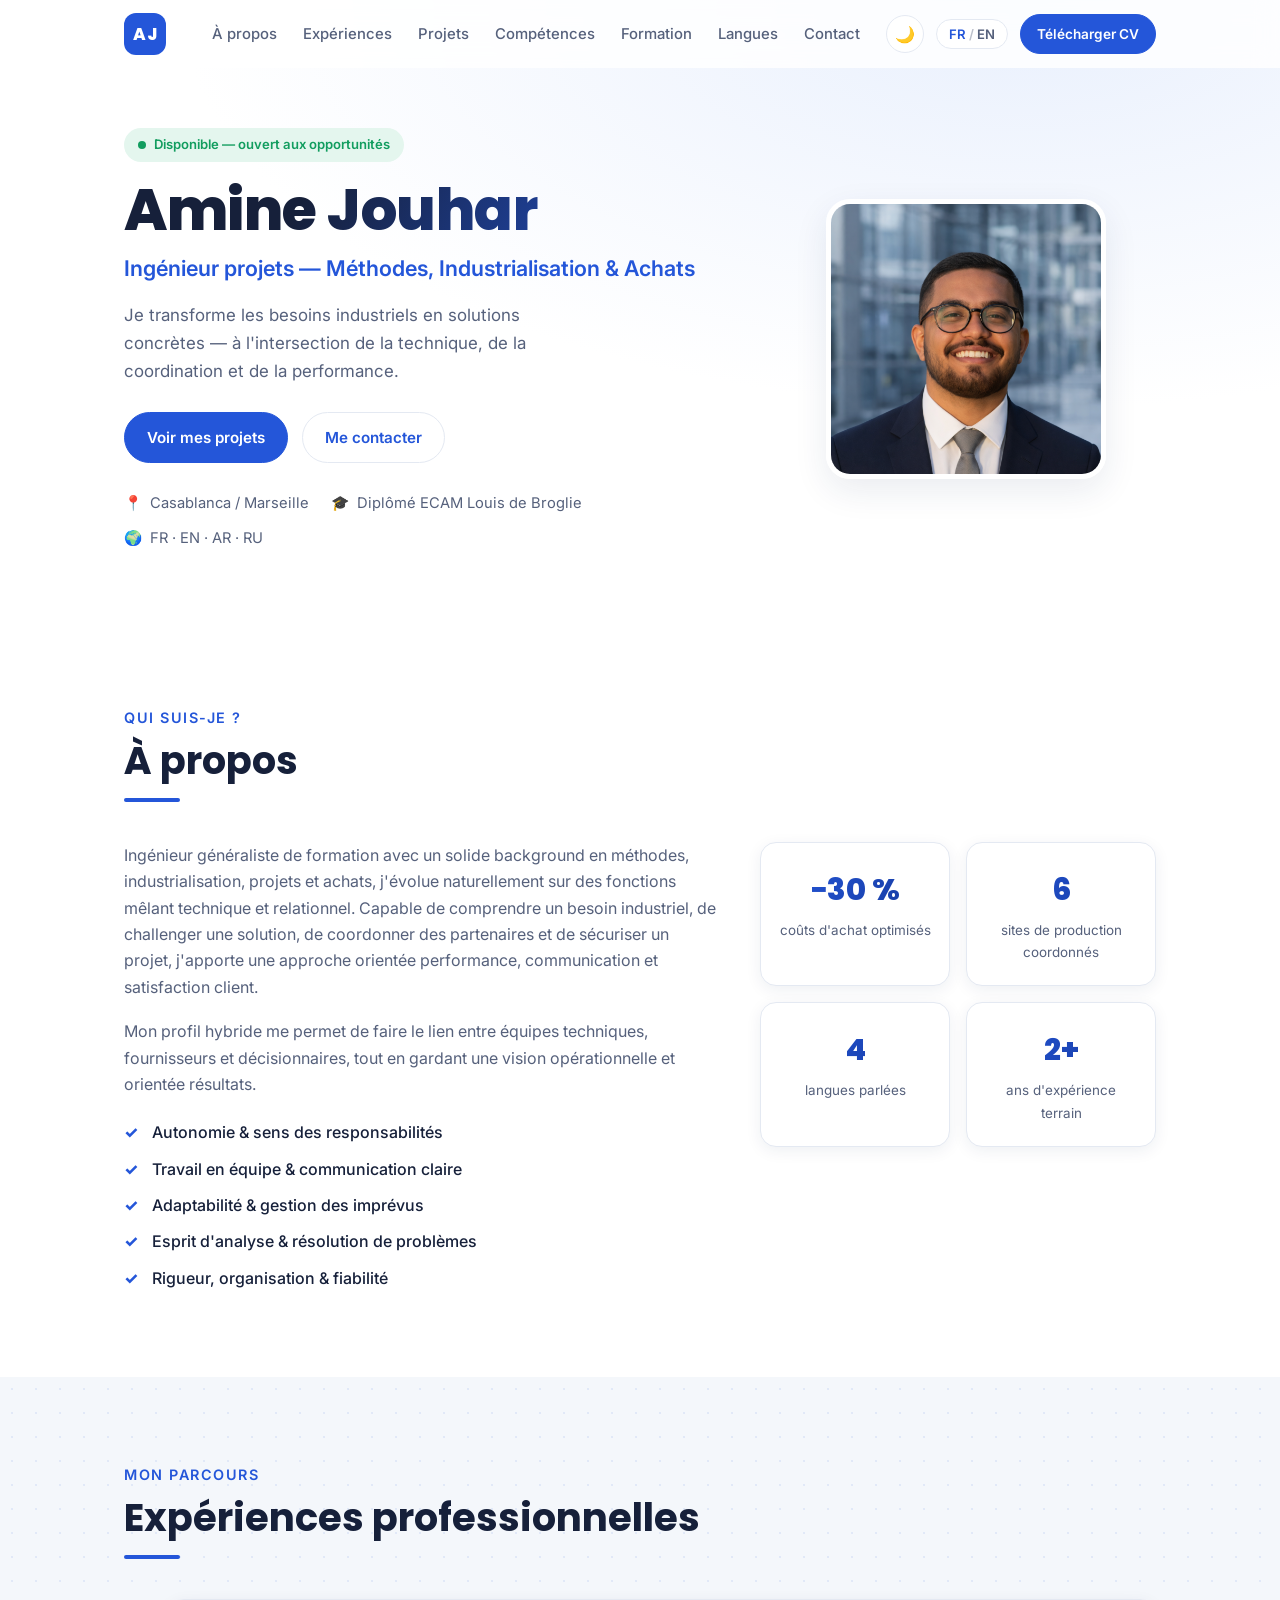
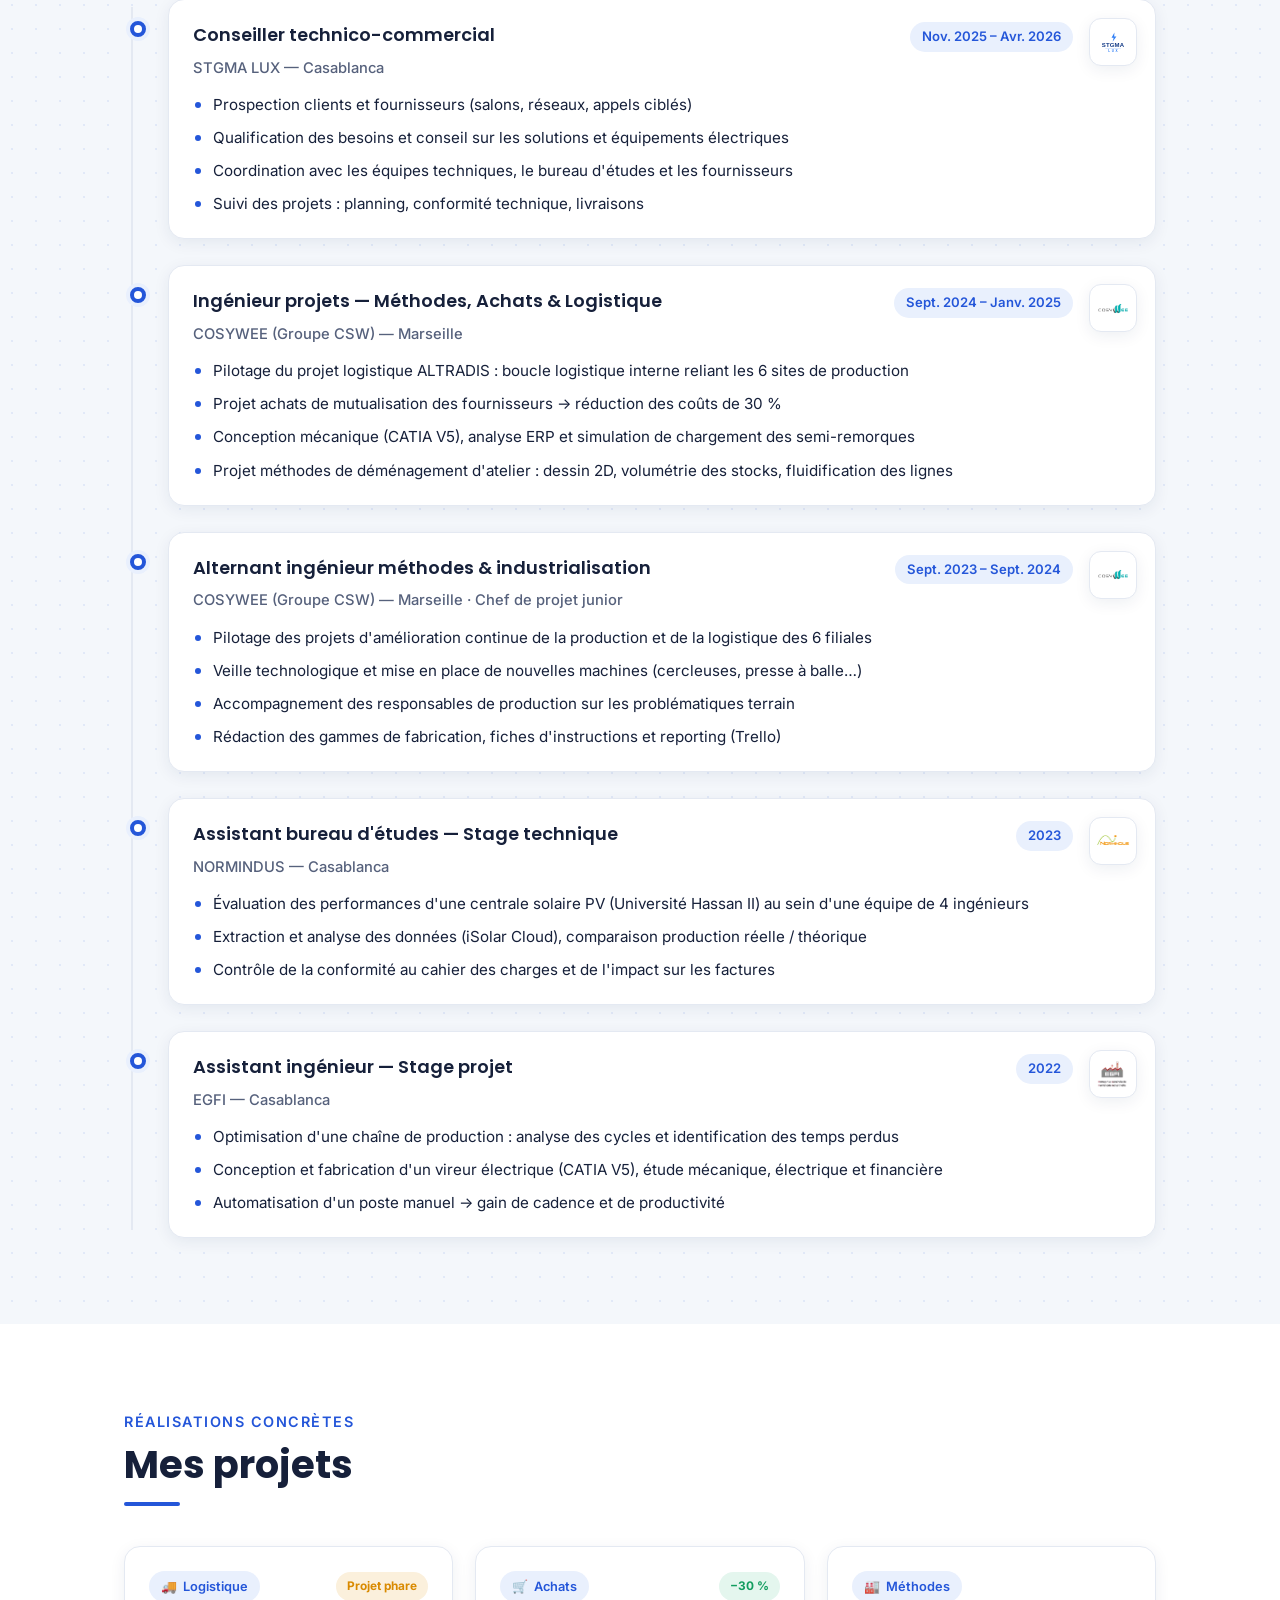
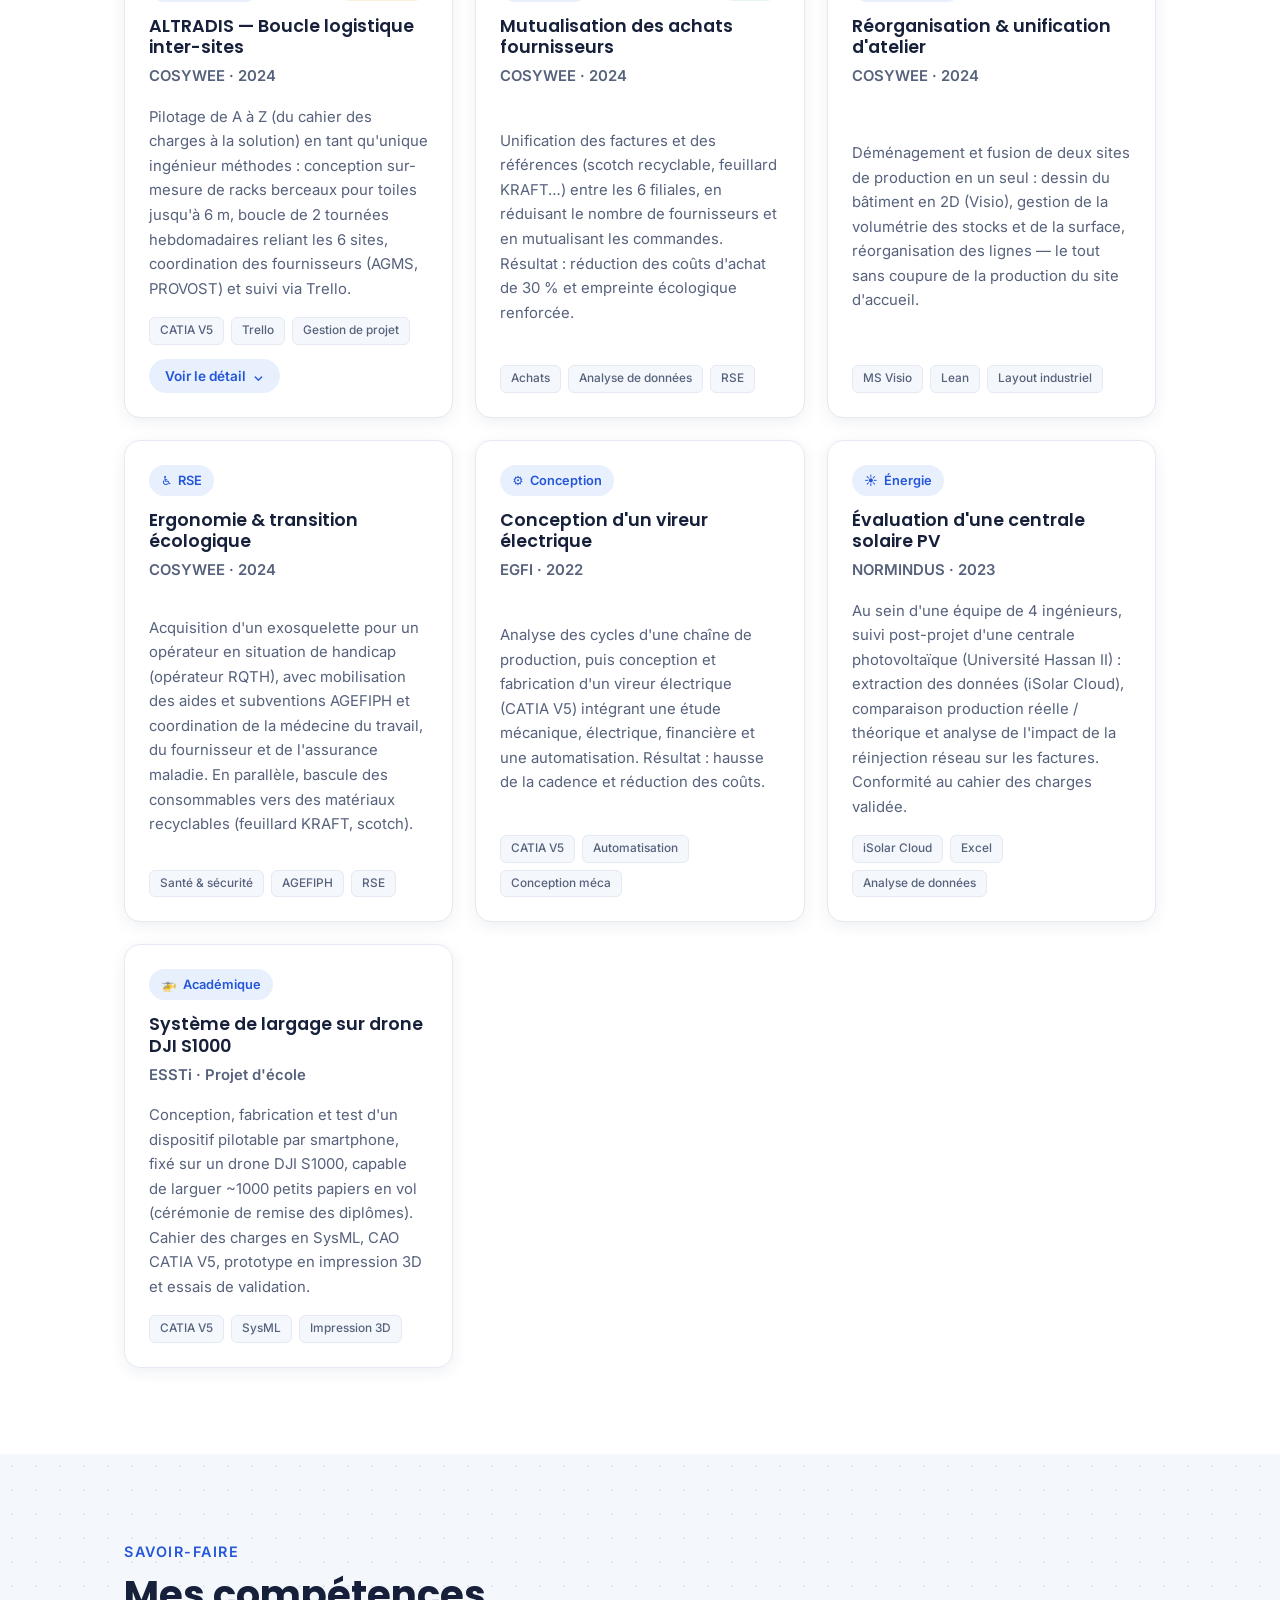
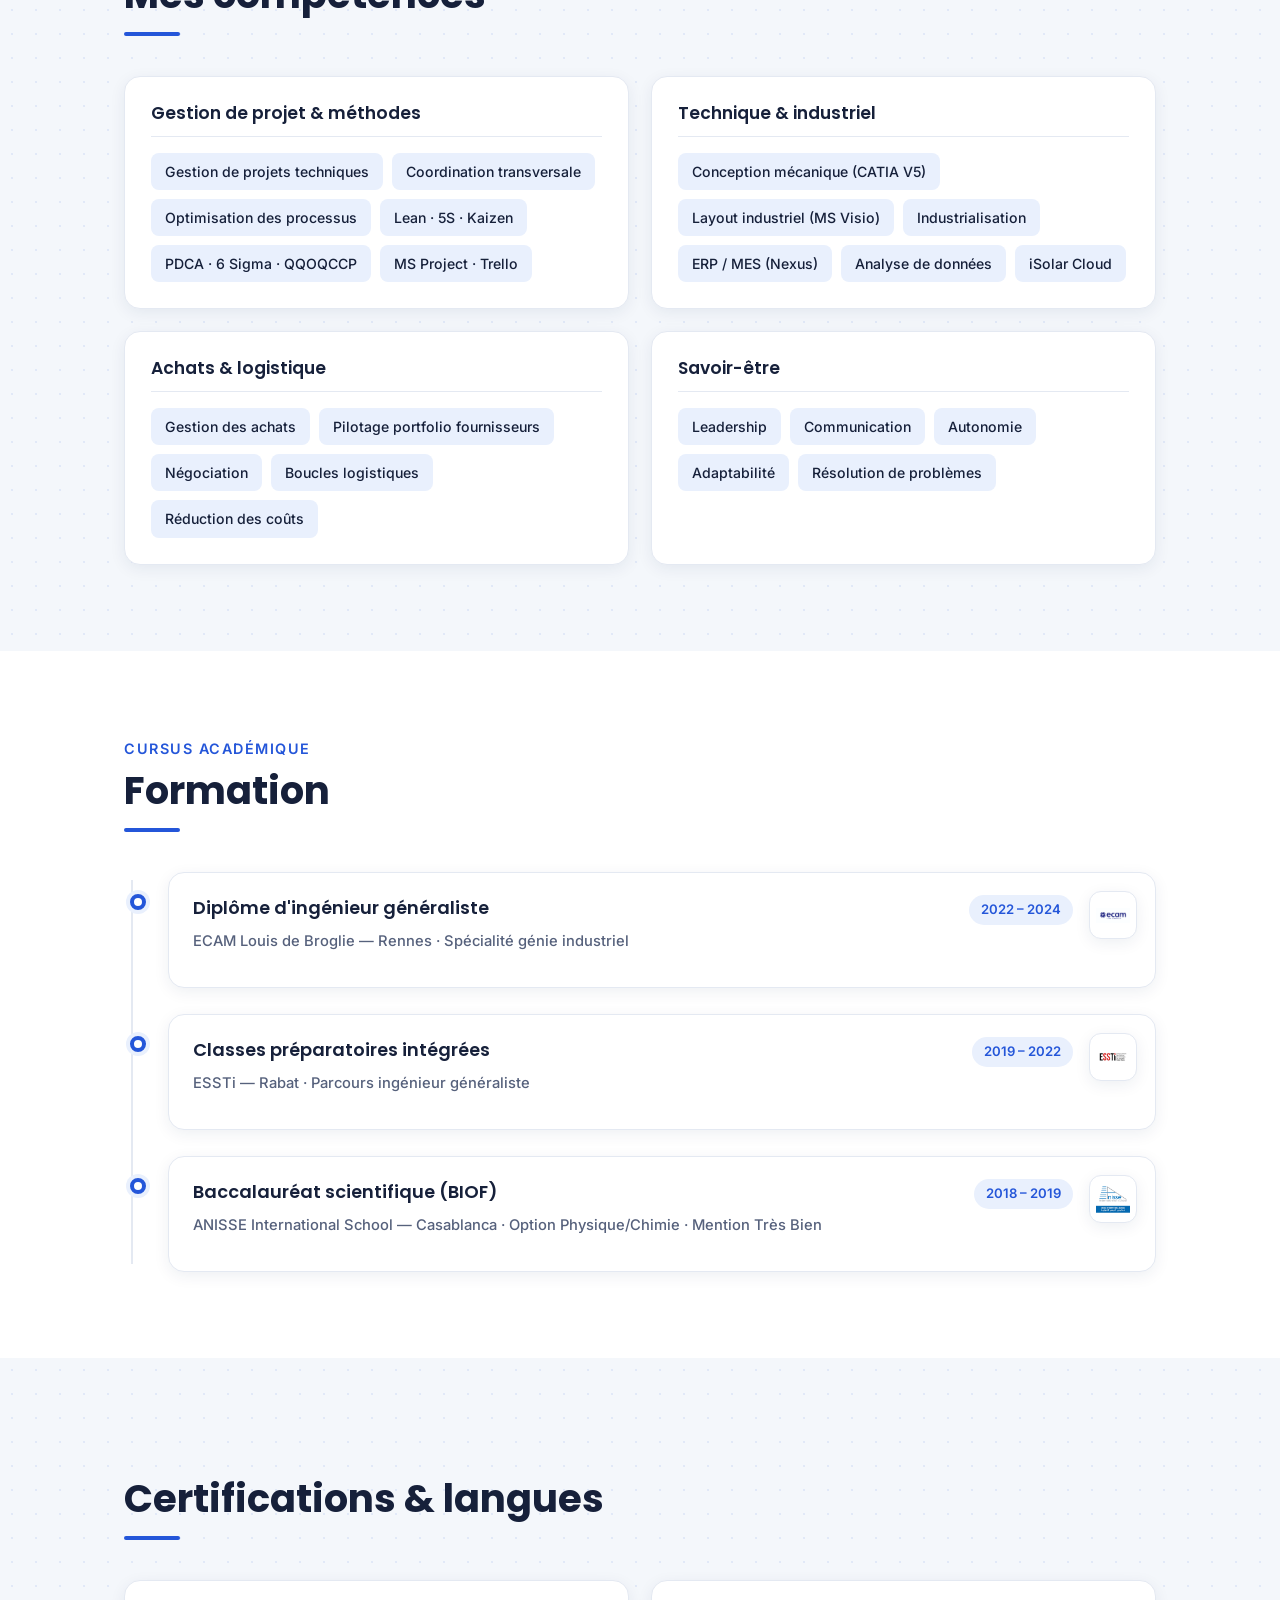
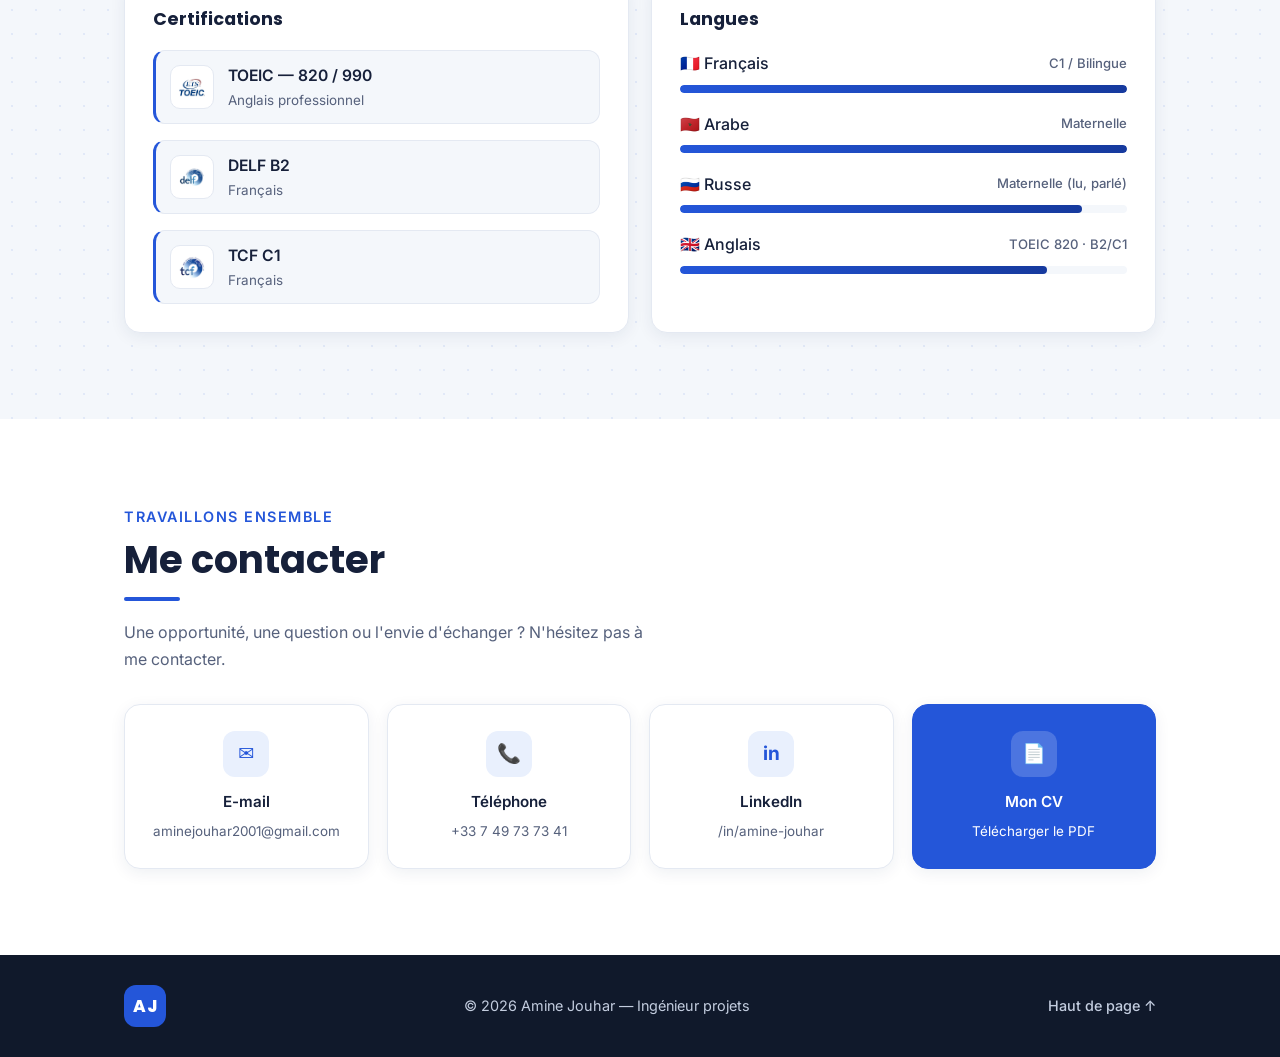
==== site-cv/index.html @ 30fd8ba3 "Add files via upload" ====
<!DOCTYPE html>
<html lang="fr">
<head>
  <meta charset="UTF-8" />
  <meta name="viewport" content="width=device-width, initial-scale=1.0" />
  <title>Amine Jouhar — Ingénieur projets</title>
  <meta name="description" data-fr="CV en ligne d'Amine Jouhar, ingénieur généraliste spécialisé en génie industriel : méthodes, industrialisation, achats et logistique."
        data-en="Online resume of Amine Jouhar, generalist engineer specialized in industrial engineering: methods, industrialization, purchasing and logistics." />
  <link rel="preconnect" href="https://fonts.googleapis.com" />
  <link rel="preconnect" href="https://fonts.gstatic.com" crossorigin />
  <link href="https://fonts.googleapis.com/css2?family=Poppins:wght@500;600;700;800&family=Inter:wght@400;500;600&display=swap" rel="stylesheet" />
  <link rel="stylesheet" href="css/style.css" />
</head>
<body>
  <!-- ===================== NAVBAR ===================== -->
  <header class="navbar" id="navbar">
    <div class="container nav-inner">
      <a href="#hero" class="logo" aria-label="Accueil">AJ</a>
      <button class="nav-toggle" id="navToggle" aria-label="Menu" aria-expanded="false">
        <span></span><span></span><span></span>
      </button>
      <nav class="nav-links" id="navLinks">
        <a href="#about"      data-fr="À propos"      data-en="About">À propos</a>
        <a href="#experience" data-fr="Expériences"   data-en="Experience">Expériences</a>
        <a href="#projects"   data-fr="Projets"       data-en="Projects">Projets</a>
        <a href="#skills"     data-fr="Compétences"   data-en="Skills">Compétences</a>
        <a href="#education"  data-fr="Formation"     data-en="Education">Formation</a>
        <a href="#diplomas"   data-fr="Langues"       data-en="Languages">Langues</a>
        <a href="#contact"    data-fr="Contact"       data-en="Contact">Contact</a>
        <div class="nav-actions">
          <button class="icon-btn theme-toggle" id="themeToggle" aria-label="Changer de thème" title="Thème clair / sombre">
            <span class="moon">🌙</span><span class="sun">☀️</span>
          </button>
          <button class="lang-toggle" id="langToggle" aria-label="Changer de langue">
            <span class="lang-fr">FR</span><span class="lang-sep">/</span><span class="lang-en">EN</span>
          </button>
          <a class="btn btn-sm" href="assets/CV_Amine_Jouhar.pdf" download
             data-fr="Télécharger CV" data-en="Download CV">Télécharger CV</a>
        </div>
      </nav>
    </div>
  </header>

  <!-- ===================== HERO ===================== -->
  <section class="hero" id="hero">
    <div class="container hero-inner">
      <div class="hero-text">
        <span class="badge badge-avail">
          <span class="dot"></span>
          <span data-fr="Disponible — ouvert aux opportunités" data-en="Available — open to opportunities">Disponible — ouvert aux opportunités</span>
        </span>
        <h1>Amine Jouhar</h1>
        <p class="hero-role" data-fr="Ingénieur projets — Méthodes, Industrialisation &amp; Achats"
           data-en="Project Engineer — Methods, Industrialization &amp; Purchasing">
           Ingénieur projets — Méthodes, Industrialisation &amp; Achats</p>
        <p class="hero-tagline"
           data-fr="Je transforme les besoins industriels en solutions concrètes — à l'intersection de la technique, de la coordination et de la performance."
           data-en="I turn industrial needs into concrete solutions — at the crossroads of engineering, coordination and performance.">
           Je transforme les besoins industriels en solutions concrètes — à l'intersection de la technique, de la coordination et de la performance.</p>
        <div class="hero-cta">
          <a class="btn" href="#projects" data-fr="Voir mes projets" data-en="View my projects">Voir mes projets</a>
          <a class="btn btn-outline" href="#contact" data-fr="Me contacter" data-en="Get in touch">Me contacter</a>
        </div>
        <ul class="hero-meta">
          <li>📍 <span data-fr="Casablanca / Marseille" data-en="Casablanca / Marseille">Casablanca / Marseille</span></li>
          <li>🎓 <span data-fr="Diplômé ECAM Louis de Broglie" data-en="ECAM Louis de Broglie graduate">Diplômé ECAM Louis de Broglie</span></li>
          <li>🌍 <span data-fr="FR · EN · AR · RU" data-en="FR · EN · AR · RU">FR · EN · AR · RU</span></li>
        </ul>
      </div>
      <div class="hero-photo">
        <img src="assets/photo.png" alt="Amine Jouhar" />
      </div>
    </div>
  </section>

  <main>
    <!-- ===================== ABOUT ===================== -->
    <section class="section" id="about">
      <div class="container">
        <p class="section-kicker" data-fr="Qui suis-je ?" data-en="Who am I?">Qui suis-je ?</p>
        <h2 class="section-title" data-fr="À propos" data-en="About">À propos</h2>
        <div class="about-grid">
          <div class="about-text">
            <p data-fr="Ingénieur généraliste de formation avec un solide background en méthodes, industrialisation, projets et achats, j'évolue naturellement sur des fonctions mêlant technique et relationnel. Capable de comprendre un besoin industriel, de challenger une solution, de coordonner des partenaires et de sécuriser un projet, j'apporte une approche orientée performance, communication et satisfaction client."
               data-en="A generalist engineer with a solid background in methods, industrialization, projects and purchasing, I naturally thrive in roles blending technical and relational skills. Able to grasp an industrial need, challenge a solution, coordinate partners and secure a project, I bring an approach focused on performance, communication and customer satisfaction.">
               Ingénieur généraliste de formation avec un solide background en méthodes, industrialisation, projets et achats, j'évolue naturellement sur des fonctions mêlant technique et relationnel. Capable de comprendre un besoin industriel, de challenger une solution, de coordonner des partenaires et de sécuriser un projet, j'apporte une approche orientée performance, communication et satisfaction client.</p>
            <p data-fr="Mon profil hybride me permet de faire le lien entre équipes techniques, fournisseurs et décisionnaires, tout en gardant une vision opérationnelle et orientée résultats."
               data-en="My hybrid profile lets me bridge technical teams, suppliers and decision-makers, while keeping an operational, results-driven mindset.">
               Mon profil hybride me permet de faire le lien entre équipes techniques, fournisseurs et décisionnaires, tout en gardant une vision opérationnelle et orientée résultats.</p>
            <ul class="qualities">
              <li data-fr="Autonomie &amp; sens des responsabilités" data-en="Autonomy &amp; sense of responsibility">Autonomie &amp; sens des responsabilités</li>
              <li data-fr="Travail en équipe &amp; communication claire" data-en="Teamwork &amp; clear communication">Travail en équipe &amp; communication claire</li>
              <li data-fr="Adaptabilité &amp; gestion des imprévus" data-en="Adaptability &amp; handling the unexpected">Adaptabilité &amp; gestion des imprévus</li>
              <li data-fr="Esprit d'analyse &amp; résolution de problèmes" data-en="Analytical mindset &amp; problem solving">Esprit d'analyse &amp; résolution de problèmes</li>
              <li data-fr="Rigueur, organisation &amp; fiabilité" data-en="Rigor, organization &amp; reliability">Rigueur, organisation &amp; fiabilité</li>
            </ul>
          </div>
          <div class="about-stats">
            <div class="stat"><span class="stat-num" data-count="30" data-prefix="−" data-suffix=" %">−30 %</span><span class="stat-label" data-fr="coûts d'achat optimisés" data-en="purchasing costs cut">coûts d'achat optimisés</span></div>
            <div class="stat"><span class="stat-num" data-count="6">6</span><span class="stat-label" data-fr="sites de production coordonnés" data-en="production sites coordinated">sites de production coordonnés</span></div>
            <div class="stat"><span class="stat-num" data-count="4">4</span><span class="stat-label" data-fr="langues parlées" data-en="languages spoken">langues parlées</span></div>
            <div class="stat"><span class="stat-num" data-count="2" data-suffix="+">2+</span><span class="stat-label" data-fr="ans d'expérience terrain" data-en="yrs of field experience">ans d'expérience terrain</span></div>
          </div>
        </div>
      </div>
    </section>

    <!-- ===================== EXPERIENCE ===================== -->
    <section class="section section-alt" id="experience">
      <div class="container">
        <p class="section-kicker" data-fr="Mon parcours" data-en="My journey">Mon parcours</p>
        <h2 class="section-title" data-fr="Expériences professionnelles" data-en="Professional experience">Expériences professionnelles</h2>
        <div class="timeline">

          <article class="tl-item">
            <div class="tl-marker"></div>
            <div class="tl-card">
              <span class="tl-logo" data-logo="stgma" data-initials="SL" aria-hidden="true"></span>
              <div class="tl-head">
                <h3 data-fr="Conseiller technico-commercial" data-en="Technical Sales Engineer">Conseiller technico-commercial</h3>
                <span class="tl-date">Nov. 2025 – Avr. 2026</span>
              </div>
              <p class="tl-company">STGMA LUX — Casablanca</p>
              <ul>
                <li data-fr="Prospection clients et fournisseurs (salons, réseaux, appels ciblés)" data-en="Client &amp; supplier prospecting (trade shows, networks, targeted calls)">Prospection clients et fournisseurs (salons, réseaux, appels ciblés)</li>
                <li data-fr="Qualification des besoins et conseil sur les solutions et équipements électriques" data-en="Needs qualification and advice on electrical solutions and equipment">Qualification des besoins et conseil sur les solutions et équipements électriques</li>
                <li data-fr="Coordination avec les équipes techniques, le bureau d'études et les fournisseurs" data-en="Coordination with technical teams, the design office and suppliers">Coordination avec les équipes techniques, le bureau d'études et les fournisseurs</li>
                <li data-fr="Suivi des projets : planning, conformité technique, livraisons" data-en="Project follow-up: planning, technical compliance, deliveries">Suivi des projets : planning, conformité technique, livraisons</li>
              </ul>
            </div>
          </article>

          <article class="tl-item">
            <div class="tl-marker"></div>
            <div class="tl-card">
              <span class="tl-logo" data-logo="cosywee" data-initials="CW" aria-hidden="true"></span>
              <div class="tl-head">
                <h3 data-fr="Ingénieur projets — Méthodes, Achats &amp; Logistique" data-en="Project Engineer — Methods, Purchasing &amp; Logistics">Ingénieur projets — Méthodes, Achats &amp; Logistique</h3>
                <span class="tl-date">Sept. 2024 – Janv. 2025</span>
              </div>
              <p class="tl-company">COSYWEE (Groupe CSW) — Marseille</p>
              <ul>
                <li data-fr="Pilotage du projet logistique ALTRADIS : boucle logistique interne reliant les 6 sites de production" data-en="Led the ALTRADIS logistics project: internal logistics loop connecting the 6 production sites">Pilotage du projet logistique ALTRADIS : boucle logistique interne reliant les 6 sites de production</li>
                <li data-fr="Projet achats de mutualisation des fournisseurs → réduction des coûts de 30 %" data-en="Supplier pooling purchasing project → 30% cost reduction">Projet achats de mutualisation des fournisseurs → réduction des coûts de 30 %</li>
                <li data-fr="Conception mécanique (CATIA V5), analyse ERP et simulation de chargement des semi-remorques" data-en="Mechanical design (CATIA V5), ERP analysis and semi-trailer loading simulation">Conception mécanique (CATIA V5), analyse ERP et simulation de chargement des semi-remorques</li>
                <li data-fr="Projet méthodes de déménagement d'atelier : dessin 2D, volumétrie des stocks, fluidification des lignes" data-en="Workshop relocation methods project: 2D layout, stock volumetrics, line flow optimization">Projet méthodes de déménagement d'atelier : dessin 2D, volumétrie des stocks, fluidification des lignes</li>
              </ul>
            </div>
          </article>

          <article class="tl-item">
            <div class="tl-marker"></div>
            <div class="tl-card">
              <span class="tl-logo" data-logo="cosywee" data-initials="CW" aria-hidden="true"></span>
              <div class="tl-head">
                <h3 data-fr="Alternant ingénieur méthodes &amp; industrialisation" data-en="Methods &amp; Industrialization Engineer (Apprenticeship)">Alternant ingénieur méthodes &amp; industrialisation</h3>
                <span class="tl-date">Sept. 2023 – Sept. 2024</span>
              </div>
              <p class="tl-company">COSYWEE (Groupe CSW) — Marseille · <span data-fr="Chef de projet junior" data-en="Junior project manager">Chef de projet junior</span></p>
              <ul>
                <li data-fr="Pilotage des projets d'amélioration continue de la production et de la logistique des 6 filiales" data-en="Led continuous-improvement projects for production and logistics across the 6 subsidiaries">Pilotage des projets d'amélioration continue de la production et de la logistique des 6 filiales</li>
                <li data-fr="Veille technologique et mise en place de nouvelles machines (cercleuses, presse à balle…)" data-en="Technology watch and deployment of new machines (strapping machines, baler…)">Veille technologique et mise en place de nouvelles machines (cercleuses, presse à balle…)</li>
                <li data-fr="Accompagnement des responsables de production sur les problématiques terrain" data-en="Support to production managers on shop-floor issues">Accompagnement des responsables de production sur les problématiques terrain</li>
                <li data-fr="Rédaction des gammes de fabrication, fiches d'instructions et reporting (Trello)" data-en="Wrote manufacturing routings, work instructions and reporting (Trello)">Rédaction des gammes de fabrication, fiches d'instructions et reporting (Trello)</li>
              </ul>
            </div>
          </article>

          <article class="tl-item">
            <div class="tl-marker"></div>
            <div class="tl-card">
              <span class="tl-logo" data-logo="normindus" data-initials="N" aria-hidden="true"></span>
              <div class="tl-head">
                <h3 data-fr="Assistant bureau d'études — Stage technique" data-en="Design Office Assistant — Technical Internship">Assistant bureau d'études — Stage technique</h3>
                <span class="tl-date">2023</span>
              </div>
              <p class="tl-company">NORMINDUS — Casablanca</p>
              <ul>
                <li data-fr="Évaluation des performances d'une centrale solaire PV (Université Hassan II) au sein d'une équipe de 4 ingénieurs" data-en="PV solar plant performance assessment (Hassan II University) within a team of 4 engineers">Évaluation des performances d'une centrale solaire PV (Université Hassan II) au sein d'une équipe de 4 ingénieurs</li>
                <li data-fr="Extraction et analyse des données (iSolar Cloud), comparaison production réelle / théorique" data-en="Data extraction &amp; analysis (iSolar Cloud), real vs. theoretical output comparison">Extraction et analyse des données (iSolar Cloud), comparaison production réelle / théorique</li>
                <li data-fr="Contrôle de la conformité au cahier des charges et de l'impact sur les factures" data-en="Compliance check against specifications and impact on billing">Contrôle de la conformité au cahier des charges et de l'impact sur les factures</li>
              </ul>
            </div>
          </article>

          <article class="tl-item">
            <div class="tl-marker"></div>
            <div class="tl-card">
              <span class="tl-logo" data-logo="egfi" data-initials="EG" aria-hidden="true"></span>
              <div class="tl-head">
                <h3 data-fr="Assistant ingénieur — Stage projet" data-en="Assistant Engineer — Project Internship">Assistant ingénieur — Stage projet</h3>
                <span class="tl-date">2022</span>
              </div>
              <p class="tl-company">EGFI — Casablanca</p>
              <ul>
                <li data-fr="Optimisation d'une chaîne de production : analyse des cycles et identification des temps perdus" data-en="Production line optimization: cycle analysis and identification of wasted time">Optimisation d'une chaîne de production : analyse des cycles et identification des temps perdus</li>
                <li data-fr="Conception et fabrication d'un vireur électrique (CATIA V5), étude mécanique, électrique et financière" data-en="Design and manufacture of an electric turning device (CATIA V5); mechanical, electrical and financial study">Conception et fabrication d'un vireur électrique (CATIA V5), étude mécanique, électrique et financière</li>
                <li data-fr="Automatisation d'un poste manuel → gain de cadence et de productivité" data-en="Automation of a manual station → higher throughput and productivity">Automatisation d'un poste manuel → gain de cadence et de productivité</li>
              </ul>
            </div>
          </article>

        </div>
      </div>
    </section>

    <!-- ===================== PROJECTS ===================== -->
    <section class="section" id="projects">
      <div class="container">
        <p class="section-kicker" data-fr="Réalisations concrètes" data-en="Concrete achievements">Réalisations concrètes</p>
        <h2 class="section-title" data-fr="Mes projets" data-en="My projects">Mes projets</h2>

        <div class="cards">

          <article class="card">
            <div class="card-top">
              <span class="card-tag">🚚 <span data-fr="Logistique" data-en="Logistics">Logistique</span></span>
              <span class="card-badge" data-fr="Projet phare" data-en="Flagship">🏆 Projet phare</span>
            </div>
            <h3 data-fr="ALTRADIS — Boucle logistique inter-sites" data-en="ALTRADIS — Inter-site logistics loop">ALTRADIS — Boucle logistique inter-sites</h3>
            <p class="card-meta">COSYWEE · 2024</p>
            <p data-fr="Pilotage de A à Z (du cahier des charges à la solution) en tant qu'unique ingénieur méthodes : conception sur-mesure de racks berceaux pour toiles jusqu'à 6 m, boucle de 2 tournées hebdomadaires reliant les 6 sites, coordination des fournisseurs (AGMS, PROVOST) et suivi via Trello."
               data-en="End-to-end ownership (from specifications to solution) as the sole methods engineer: custom cradle-rack design for canvases up to 6 m, a loop of 2 weekly rounds linking the 6 sites, supplier coordination (AGMS, PROVOST) and tracking via Trello.">
               Pilotage de A à Z (du cahier des charges à la solution) en tant qu'unique ingénieur méthodes : conception sur-mesure de racks berceaux pour toiles jusqu'à 6 m, boucle de 2 tournées hebdomadaires reliant les 6 sites, coordination des fournisseurs (AGMS, PROVOST) et suivi via Trello.</p>
            <ul class="card-tags">
              <li>CATIA V5</li><li>Trello</li><li data-fr="Gestion de projet" data-en="Project management">Gestion de projet</li>
            </ul>
            <button class="card-expand" id="altradisBtn" aria-expanded="false" aria-controls="altradisDetail"
                    data-fr-open="Voir le détail" data-en-open="See details"
                    data-fr-close="Masquer le détail" data-en-close="Hide details">
              <span class="ce-label" data-fr="Voir le détail" data-en="See details">Voir le détail</span>
              <span class="chev">⌄</span>
            </button>
          </article>

          <article class="card">
            <div class="card-top">
              <span class="card-tag">🛒 <span data-fr="Achats" data-en="Purchasing">Achats</span></span>
              <span class="card-badge card-badge-green">−30 %</span>
            </div>
            <h3 data-fr="Mutualisation des achats fournisseurs" data-en="Supplier purchasing pooling">Mutualisation des achats fournisseurs</h3>
            <p class="card-meta">COSYWEE · 2024</p>
            <p data-fr="Unification des factures et des références (scotch recyclable, feuillard KRAFT…) entre les 6 filiales, en réduisant le nombre de fournisseurs et en mutualisant les commandes. Résultat : réduction des coûts d'achat de 30 % et empreinte écologique renforcée."
               data-en="Unified invoices and references (recyclable tape, KRAFT strapping…) across the 6 subsidiaries by cutting the number of suppliers and pooling orders. Result: 30% purchasing-cost reduction and a stronger ecological footprint.">
               Unification des factures et des références (scotch recyclable, feuillard KRAFT…) entre les 6 filiales, en réduisant le nombre de fournisseurs et en mutualisant les commandes. Résultat : réduction des coûts d'achat de 30 % et empreinte écologique renforcée.</p>
            <ul class="card-tags">
              <li data-fr="Achats" data-en="Purchasing">Achats</li><li data-fr="Analyse de données" data-en="Data analysis">Analyse de données</li><li>RSE</li>
            </ul>
          </article>

          <article class="card">
            <div class="card-top">
              <span class="card-tag">🏭 <span data-fr="Méthodes" data-en="Methods">Méthodes</span></span>
            </div>
            <h3 data-fr="Réorganisation &amp; unification d'atelier" data-en="Workshop reorganization &amp; merger">Réorganisation &amp; unification d'atelier</h3>
            <p class="card-meta">COSYWEE · 2024</p>
            <p data-fr="Déménagement et fusion de deux sites de production en un seul : dessin du bâtiment en 2D (Visio), gestion de la volumétrie des stocks et de la surface, réorganisation des lignes — le tout sans coupure de la production du site d'accueil."
               data-en="Relocation and merger of two production sites into one: 2D building layout (Visio), stock-volume and floor-space management, line reorganization — all without stopping production at the host site.">
               Déménagement et fusion de deux sites de production en un seul : dessin du bâtiment en 2D (Visio), gestion de la volumétrie des stocks et de la surface, réorganisation des lignes — le tout sans coupure de la production du site d'accueil.</p>
            <ul class="card-tags">
              <li>MS Visio</li><li>Lean</li><li data-fr="Layout industriel" data-en="Industrial layout">Layout industriel</li>
            </ul>
          </article>

          <article class="card">
            <div class="card-top">
              <span class="card-tag">♿ <span data-fr="RSE" data-en="CSR">RSE</span></span>
            </div>
            <h3 data-fr="Ergonomie &amp; transition écologique" data-en="Ergonomics &amp; ecological transition">Ergonomie &amp; transition écologique</h3>
            <p class="card-meta">COSYWEE · 2024</p>
            <p data-fr="Acquisition d'un exosquelette pour un opérateur en situation de handicap (opérateur RQTH), avec mobilisation des aides et subventions AGEFIPH et coordination de la médecine du travail, du fournisseur et de l'assurance maladie. En parallèle, bascule des consommables vers des matériaux recyclables (feuillard KRAFT, scotch)."
               data-en="Procurement of an exoskeleton for a disabled operator (RQTH status), leveraging AGEFIPH aids and subsidies and coordinating occupational medicine, the supplier and health insurance. In parallel, a switch of consumables to recyclable materials (KRAFT strapping, tape).">
               Acquisition d'un exosquelette pour un opérateur en situation de handicap (opérateur RQTH), avec mobilisation des aides et subventions AGEFIPH et coordination de la médecine du travail, du fournisseur et de l'assurance maladie. En parallèle, bascule des consommables vers des matériaux recyclables (feuillard KRAFT, scotch).</p>
            <ul class="card-tags">
              <li data-fr="Santé &amp; sécurité" data-en="Health &amp; safety">Santé &amp; sécurité</li><li>AGEFIPH</li><li>RSE</li>
            </ul>
          </article>

          <article class="card">
            <div class="card-top">
              <span class="card-tag">⚙️ <span data-fr="Conception" data-en="Design">Conception</span></span>
            </div>
            <h3 data-fr="Conception d'un vireur électrique" data-en="Design of an electric turning device">Conception d'un vireur électrique</h3>
            <p class="card-meta">EGFI · 2022</p>
            <p data-fr="Analyse des cycles d'une chaîne de production, puis conception et fabrication d'un vireur électrique (CATIA V5) intégrant une étude mécanique, électrique, financière et une automatisation. Résultat : hausse de la cadence et réduction des coûts."
               data-en="Analysis of a production line's cycles, then design and manufacture of an electric turning device (CATIA V5) including mechanical, electrical and financial studies plus automation. Result: higher throughput and lower costs.">
               Analyse des cycles d'une chaîne de production, puis conception et fabrication d'un vireur électrique (CATIA V5) intégrant une étude mécanique, électrique, financière et une automatisation. Résultat : hausse de la cadence et réduction des coûts.</p>
            <ul class="card-tags">
              <li>CATIA V5</li><li data-fr="Automatisation" data-en="Automation">Automatisation</li><li data-fr="Conception méca" data-en="Mech. design">Conception méca</li>
            </ul>
          </article>

          <article class="card">
            <div class="card-top">
              <span class="card-tag">☀️ <span data-fr="Énergie" data-en="Energy">Énergie</span></span>
            </div>
            <h3 data-fr="Évaluation d'une centrale solaire PV" data-en="PV solar plant assessment">Évaluation d'une centrale solaire PV</h3>
            <p class="card-meta">NORMINDUS · 2023</p>
            <p data-fr="Au sein d'une équipe de 4 ingénieurs, suivi post-projet d'une centrale photovoltaïque (Université Hassan II) : extraction des données (iSolar Cloud), comparaison production réelle / théorique et analyse de l'impact de la réinjection réseau sur les factures. Conformité au cahier des charges validée."
               data-en="Within a team of 4 engineers, post-project monitoring of a photovoltaic plant (Hassan II University): data extraction (iSolar Cloud), real-vs-theoretical output comparison and analysis of grid re-injection impact on billing. Compliance with specifications confirmed.">
               Au sein d'une équipe de 4 ingénieurs, suivi post-projet d'une centrale photovoltaïque (Université Hassan II) : extraction des données (iSolar Cloud), comparaison production réelle / théorique et analyse de l'impact de la réinjection réseau sur les factures. Conformité au cahier des charges validée.</p>
            <ul class="card-tags">
              <li>iSolar Cloud</li><li>Excel</li><li data-fr="Analyse de données" data-en="Data analysis">Analyse de données</li>
            </ul>
          </article>

          <article class="card">
            <div class="card-top">
              <span class="card-tag">🚁 <span data-fr="Académique" data-en="Academic">Académique</span></span>
            </div>
            <h3 data-fr="Système de largage sur drone DJI S1000" data-en="Drop system for the DJI S1000 drone">Système de largage sur drone DJI S1000</h3>
            <p class="card-meta">ESSTi · <span data-fr="Projet d'école" data-en="School project">Projet d'école</span></p>
            <p data-fr="Conception, fabrication et test d'un dispositif pilotable par smartphone, fixé sur un drone DJI S1000, capable de larguer ~1000 petits papiers en vol (cérémonie de remise des diplômes). Cahier des charges en SysML, CAO CATIA V5, prototype en impression 3D et essais de validation."
               data-en="Design, manufacture and testing of a smartphone-controlled device mounted on a DJI S1000 drone, able to release ~1000 small papers in flight (graduation ceremony). SysML specifications, CATIA V5 CAD, 3D-printed prototype and validation trials.">
               Conception, fabrication et test d'un dispositif pilotable par smartphone, fixé sur un drone DJI S1000, capable de larguer ~1000 petits papiers en vol (cérémonie de remise des diplômes). Cahier des charges en SysML, CAO CATIA V5, prototype en impression 3D et essais de validation.</p>
            <ul class="card-tags">
              <li>CATIA V5</li><li>SysML</li><li data-fr="Impression 3D" data-en="3D printing">Impression 3D</li>
            </ul>
          </article>

        </div>

        <!-- ALTRADIS deep-dive -->
        <div class="deepdive" id="altradisDetail" role="region" aria-label="Détail du projet ALTRADIS">
          <div class="dd-inner">
            <div class="dd-header">
              <img class="dd-logo" src="assets/cosywee.png" alt="COSYWEE" />
              <div>
                <h3>ALTRADIS × COSYWEE — <span data-fr="Boucle logistique inter-sites" data-en="Inter-site logistics loop">Boucle logistique inter-sites</span></h3>
                <span class="dd-sub" data-fr="Mission de fin d'alternance · Ingénieur méthodes · Groupe CSW (6 sites)"
                      data-en="End-of-apprenticeship project · Methods engineer · CSW Group (6 sites)">Mission de fin d'alternance · Ingénieur méthodes · Groupe CSW (6 sites)</span>
              </div>
            </div>

            <div class="dd-grid">
              <div class="dd-body">
                <p data-fr="Certains produits sont fabriqués sur plusieurs sites (ex. les toiles de stores bannes débutent à Lyon et se terminent à Alès). Ces échanges passaient par des messageries externes — coûteuses et sources de retards. <strong>Objectif : créer une boucle logistique interne</strong> reliant les 6 sites de production, en tant qu'unique ingénieur méthodes, du cahier des charges jusqu'à la solution prête à déployer."
                   data-en="Some products are made across several sites (e.g. awning canvases start in Lyon and finish in Alès). These transfers relied on costly, delay-prone external couriers. <strong>Goal: build an internal logistics loop</strong> connecting the 6 production sites, as the sole methods engineer, from specifications to a deployment-ready solution.">
                   Certains produits sont fabriqués sur plusieurs sites (ex. les toiles de stores bannes débutent à Lyon et se terminent à Alès). Ces échanges passaient par des messageries externes — coûteuses et sources de retards. <strong>Objectif : créer une boucle logistique interne</strong> reliant les 6 sites de production, en tant qu'unique ingénieur méthodes, du cahier des charges jusqu'à la solution prête à déployer.</p>

                <ol class="dd-steps">
                  <li><span class="n">1</span>
                    <h4 data-fr="Cadrage &amp; cahier des charges" data-en="Framing &amp; specifications">Cadrage &amp; cahier des charges</h4>
                    <span data-fr="Analyse des flux ERP, identification des contraintes et définition de la boucle (2 tournées hebdomadaires)." data-en="ERP flow analysis, constraint mapping and loop definition (2 weekly rounds).">Analyse des flux ERP, identification des contraintes et définition de la boucle (2 tournées hebdomadaires).</span>
                  </li>
                  <li><span class="n">2</span>
                    <h4 data-fr="Racks chandelles standard" data-en="Standard candle racks">Racks chandelles standard</h4>
                    <span data-fr="Arbitrage technique : abandon des roulettes (risque de stabilité) au profit de camions à chargement latéral — solution plus sûre et moins coûteuse (fournisseur AGMS)." data-en="Technical trade-off: dropped casters (stability risk) in favor of side-loading trucks — safer and cheaper (supplier AGMS).">Arbitrage technique : abandon des roulettes (risque de stabilité) au profit de camions à chargement latéral — solution plus sûre et moins coûteuse (fournisseur AGMS).</span>
                  </li>
                  <li><span class="n">3</span>
                    <h4 data-fr="Racks berceaux sur-mesure" data-en="Custom cradle racks">Racks berceaux sur-mesure</h4>
                    <span data-fr="Déplacement à Lyon, prise de cotes, croquis et conception (CATIA V5) d'un berceau pour toiles jusqu'à 6 m ; arbitrage version acier vs bois avec le fournisseur PROVOST." data-en="Trip to Lyon, measurements, sketches and design (CATIA V5) of a cradle for canvases up to 6 m; steel-vs-wood trade-off with supplier PROVOST.">Déplacement à Lyon, prise de cotes, croquis et conception (CATIA V5) d'un berceau pour toiles jusqu'à 6 m ; arbitrage version acier vs bois avec le fournisseur PROVOST.</span>
                  </li>
                  <li><span class="n">4</span>
                    <h4 data-fr="Pilotage &amp; livrables" data-en="Steering &amp; deliverables">Pilotage &amp; livrables</h4>
                    <span data-fr="Suivi via Trello avec le PDG, les DG et les chefs d'atelier ; solution complète conçue, validée et documentée, prête au déploiement (T4 2024)." data-en="Trello tracking with the CEO, GMs and shop managers; full solution designed, validated and documented, ready for rollout (Q4 2024).">Suivi via Trello avec le PDG, les DG et les chefs d'atelier ; solution complète conçue, validée et documentée, prête au déploiement (T4 2024).</span>
                  </li>
                </ol>
              </div>

              <aside class="dd-specs">
                <h4 data-fr="Repères clés" data-en="Key figures">Repères clés</h4>
                <div class="chips">
                  <div class="dd-chip"><span class="k" data-fr="Sites reliés" data-en="Sites linked">Sites reliés</span><span class="v">6</span></div>
                  <div class="dd-chip"><span class="k" data-fr="Tournées / semaine" data-en="Rounds / week">Tournées / semaine</span><span class="v">2</span></div>
                  <div class="dd-chip"><span class="k" data-fr="Toiles transportées" data-en="Canvases transported">Toiles transportées</span><span class="v" data-fr="jusqu'à 6 m" data-en="up to 6 m">jusqu'à 6 m</span></div>
                  <div class="dd-chip"><span class="k" data-fr="Charge / rack" data-en="Load / rack">Charge / rack</span><span class="v">2000 kg</span></div>
                  <div class="dd-chip"><span class="k" data-fr="Rôle" data-en="Role">Rôle</span><span class="v" data-fr="Pilote unique" data-en="Sole lead">Pilote unique</span></div>
                  <div class="dd-chip"><span class="k" data-fr="Outils" data-en="Tools">Outils</span><span class="v">CATIA V5 · Trello · ERP</span></div>
                </div>
              </aside>
            </div>
          </div>
        </div>
      </div>
    </section>

    <!-- ===================== SKILLS ===================== -->
    <section class="section section-alt" id="skills">
      <div class="container">
        <p class="section-kicker" data-fr="Savoir-faire" data-en="Know-how">Savoir-faire</p>
        <h2 class="section-title" data-fr="Mes compétences" data-en="My skills">Mes compétences</h2>
        <div class="skills-grid">

          <div class="skill-group">
            <h3 data-fr="Gestion de projet &amp; méthodes" data-en="Project management &amp; methods">Gestion de projet &amp; méthodes</h3>
            <ul class="tags">
              <li data-fr="Gestion de projets techniques" data-en="Technical project management">Gestion de projets techniques</li>
              <li data-fr="Coordination transversale" data-en="Cross-functional coordination">Coordination transversale</li>
              <li data-fr="Optimisation des processus" data-en="Process optimization">Optimisation des processus</li>
              <li>Lean · 5S · Kaizen</li>
              <li>PDCA · 6 Sigma · QQOQCCP</li>
              <li>MS Project · Trello</li>
            </ul>
          </div>

          <div class="skill-group">
            <h3 data-fr="Technique &amp; industriel" data-en="Technical &amp; industrial">Technique &amp; industriel</h3>
            <ul class="tags">
              <li data-fr="Conception mécanique (CATIA V5)" data-en="Mechanical design (CATIA V5)">Conception mécanique (CATIA V5)</li>
              <li data-fr="Layout industriel (MS Visio)" data-en="Industrial layout (MS Visio)">Layout industriel (MS Visio)</li>
              <li data-fr="Industrialisation" data-en="Industrialization">Industrialisation</li>
              <li>ERP / MES (Nexus)</li>
              <li data-fr="Analyse de données" data-en="Data analysis">Analyse de données</li>
              <li>iSolar Cloud</li>
            </ul>
          </div>

          <div class="skill-group">
            <h3 data-fr="Achats &amp; logistique" data-en="Purchasing &amp; logistics">Achats &amp; logistique</h3>
            <ul class="tags">
              <li data-fr="Gestion des achats" data-en="Purchasing management">Gestion des achats</li>
              <li data-fr="Pilotage portfolio fournisseurs" data-en="Supplier portfolio management">Pilotage portfolio fournisseurs</li>
              <li data-fr="Négociation" data-en="Negotiation">Négociation</li>
              <li data-fr="Boucles logistiques" data-en="Logistics loops">Boucles logistiques</li>
              <li data-fr="Réduction des coûts" data-en="Cost reduction">Réduction des coûts</li>
            </ul>
          </div>

          <div class="skill-group">
            <h3 data-fr="Savoir-être" data-en="Soft skills">Savoir-être</h3>
            <ul class="tags">
              <li>Leadership</li>
              <li data-fr="Communication" data-en="Communication">Communication</li>
              <li data-fr="Autonomie" data-en="Autonomy">Autonomie</li>
              <li data-fr="Adaptabilité" data-en="Adaptability">Adaptabilité</li>
              <li data-fr="Résolution de problèmes" data-en="Problem solving">Résolution de problèmes</li>
            </ul>
          </div>

        </div>
      </div>
    </section>

    <!-- ===================== EDUCATION ===================== -->
    <section class="section" id="education">
      <div class="container">
        <p class="section-kicker" data-fr="Cursus académique" data-en="Academic background">Cursus académique</p>
        <h2 class="section-title" data-fr="Formation" data-en="Education">Formation</h2>
        <div class="timeline timeline-edu">

          <article class="tl-item">
            <div class="tl-marker"></div>
            <div class="tl-card">
              <span class="tl-logo" data-logo="ecam" data-initials="EC" aria-hidden="true"></span>
              <div class="tl-head">
                <h3 data-fr="Diplôme d'ingénieur généraliste" data-en="Generalist Engineering Degree">Diplôme d'ingénieur généraliste</h3>
                <span class="tl-date">2022 – 2024</span>
              </div>
              <p class="tl-company" data-fr="ECAM Louis de Broglie — Rennes · Spécialité génie industriel" data-en="ECAM Louis de Broglie — Rennes · Industrial engineering major">ECAM Louis de Broglie — Rennes · Spécialité génie industriel</p>
            </div>
          </article>

          <article class="tl-item">
            <div class="tl-marker"></div>
            <div class="tl-card">
              <span class="tl-logo" data-logo="essti" data-initials="ES" aria-hidden="true"></span>
              <div class="tl-head">
                <h3 data-fr="Classes préparatoires intégrées" data-en="Integrated Preparatory Classes">Classes préparatoires intégrées</h3>
                <span class="tl-date">2019 – 2022</span>
              </div>
              <p class="tl-company" data-fr="ESSTi — Rabat · Parcours ingénieur généraliste" data-en="ESSTi — Rabat · Generalist engineering track">ESSTi — Rabat · Parcours ingénieur généraliste</p>
            </div>
          </article>

          <article class="tl-item">
            <div class="tl-marker"></div>
            <div class="tl-card">
              <span class="tl-logo" data-logo="anisse" data-initials="AN" aria-hidden="true"></span>
              <div class="tl-head">
                <h3 data-fr="Baccalauréat scientifique (BIOF)" data-en="Scientific Baccalaureate (BIOF)">Baccalauréat scientifique (BIOF)</h3>
                <span class="tl-date">2018 – 2019</span>
              </div>
              <p class="tl-company" data-fr="ANISSE International School — Casablanca · Option Physique/Chimie · Mention Très Bien" data-en="ANISSE International School — Casablanca · Physics/Chemistry · High Honors">ANISSE International School — Casablanca · Option Physique/Chimie · Mention Très Bien</p>
            </div>
          </article>

        </div>
      </div>
    </section>

    <!-- ===================== DIPLOMAS / LANGUAGES ===================== -->
    <section class="section section-alt" id="diplomas">
      <div class="container">
        <p class="section-kicker" data-fr="Certifications &amp; langues" data-en="Certifications &amp; languages">Certifications &amp; langues</p>
        <h2 class="section-title" data-fr="Certifications &amp; langues" data-en="Certifications &amp; languages">Certifications &amp; langues</h2>

        <div class="dl-grid">
          <div class="dl-col">
            <h3 data-fr="Certifications" data-en="Certifications">Certifications</h3>
            <ul class="diploma-list">
              <li><span class="di-badge di-badge-img"><img src="assets/logos/toeic.png" alt="TOEIC" /></span><span class="di-title">TOEIC — 820 / 990</span><span class="di-sub" data-fr="Anglais professionnel" data-en="Professional English">Anglais professionnel</span></li>
              <li><span class="di-badge di-badge-img"><img src="assets/logos/delf.png" alt="DELF" /></span><span class="di-title">DELF B2</span><span class="di-sub" data-fr="Français" data-en="French">Français</span></li>
              <li><span class="di-badge di-badge-img"><img src="assets/logos/tcf.png" alt="TCF" /></span><span class="di-title">TCF C1</span><span class="di-sub" data-fr="Français" data-en="French">Français</span></li>
            </ul>
          </div>
          <div class="dl-col">
            <h3 data-fr="Langues" data-en="Languages">Langues</h3>
            <ul class="lang-list">
              <li>
                <div class="lang-head"><span>🇫🇷 <span data-fr="Français" data-en="French">Français</span></span><span class="lang-level">C1 / <span data-fr="Bilingue" data-en="Native">Bilingue</span></span></div>
                <div class="bar"><i data-width="100%"></i></div>
              </li>
              <li>
                <div class="lang-head"><span>🇲🇦 <span data-fr="Arabe" data-en="Arabic">Arabe</span></span><span class="lang-level" data-fr="Maternelle" data-en="Native">Maternelle</span></div>
                <div class="bar"><i data-width="100%"></i></div>
              </li>
              <li>
                <div class="lang-head"><span>🇷🇺 <span data-fr="Russe" data-en="Russian">Russe</span></span><span class="lang-level" data-fr="Maternelle (lu, parlé)" data-en="Native (read, spoken)">Maternelle (lu, parlé)</span></div>
                <div class="bar"><i data-width="90%"></i></div>
              </li>
              <li>
                <div class="lang-head"><span>🇬🇧 <span data-fr="Anglais" data-en="English">Anglais</span></span><span class="lang-level">TOEIC 820 · B2/C1</span></div>
                <div class="bar"><i data-width="82%"></i></div>
              </li>
            </ul>
          </div>
        </div>
      </div>
    </section>

    <!-- ===================== CONTACT ===================== -->
    <section class="section" id="contact">
      <div class="container">
        <p class="section-kicker" data-fr="Travaillons ensemble" data-en="Let's work together">Travaillons ensemble</p>
        <h2 class="section-title" data-fr="Me contacter" data-en="Get in touch">Me contacter</h2>
        <p class="contact-lead" data-fr="Une opportunité, une question ou l'envie d'échanger ? N'hésitez pas à me contacter."
           data-en="An opportunity, a question, or just want to connect? Feel free to reach out.">
           Une opportunité, une question ou l'envie d'échanger ? N'hésitez pas à me contacter.</p>
        <div class="contact-grid">
          <a class="contact-card" href="mailto:aminejouhar2001@gmail.com">
            <span class="ci">✉️</span>
            <span class="cl" data-fr="E-mail" data-en="Email">E-mail</span>
            <span class="cv">aminejouhar2001@gmail.com</span>
          </a>
          <a class="contact-card" href="tel:+33749737341">
            <span class="ci">📞</span>
            <span class="cl" data-fr="Téléphone" data-en="Phone">Téléphone</span>
            <span class="cv">+33 7 49 73 73 41</span>
          </a>
          <a class="contact-card" href="https://www.linkedin.com/in/amine-jouhar/" target="_blank" rel="noopener">
            <span class="ci">in</span>
            <span class="cl">LinkedIn</span>
            <span class="cv">/in/amine-jouhar</span>
          </a>
          <a class="contact-card contact-card-cta" href="assets/CV_Amine_Jouhar.pdf" download>
            <span class="ci">📄</span>
            <span class="cl" data-fr="Mon CV" data-en="My resume">Mon CV</span>
            <span class="cv" data-fr="Télécharger le PDF" data-en="Download the PDF">Télécharger le PDF</span>
          </a>
        </div>
      </div>
    </section>
  </main>

  <!-- ===================== FOOTER ===================== -->
  <footer class="footer">
    <div class="container footer-inner">
      <span class="logo">AJ</span>
      <p>© <span id="year"></span> Amine Jouhar — <span data-fr="Ingénieur projets" data-en="Project Engineer">Ingénieur projets</span></p>
      <a href="#hero" class="to-top" data-fr="Haut de page ↑" data-en="Back to top ↑">Haut de page ↑</a>
    </div>
  </footer>

  <script src="js/script.js"></script>
</body>
</html>
---- site-cv/css/style.css ----
/* ============================================================
   Amine Jouhar — CV en ligne
   Palette « bleu-confiance » (psychologie : confiance, compétence,
   fiabilité) · thème clair + sombre · interactions dynamiques
   ============================================================ */

:root {
  /* --- Thème clair (par défaut) --- */
  --bg:        #ffffff;
  --bg-alt:    #f4f7fb;
  --surface:   #ffffff;
  --nav-bg:    rgba(255,255,255,.82);
  --ink:       #16203a;
  --ink-soft:  #56617c;
  --line:      #e4e9f2;
  --accent:    #2456d9;   /* bleu-confiance */
  --accent-dk: #163a9e;
  --accent-sf: #e9f0fd;
  --green:     #129d5f;   /* réussite / croissance */
  --green-sf:  #e4f6ee;
  --amber:     #d98a00;   /* distinction */
  --amber-sf:  #fbf0dc;
  --shadow:    0 12px 34px rgba(20, 40, 90, .09);
  --shadow-sm: 0 4px 16px rgba(20, 40, 90, .07);
  --photo-ring: #ffffff;

  --radius:    16px;
  --radius-sm: 10px;
  --maxw:      1080px;
  --nav-h:     68px;
}

[data-theme="dark"] {
  --bg:        #0e1320;
  --bg-alt:    #131a29;
  --surface:   #172032;
  --nav-bg:    rgba(14,19,32,.82);
  --ink:       #e9eef8;
  --ink-soft:  #9fabc4;
  --line:      #26314a;
  --accent:    #5a86f5;
  --accent-dk: #86a8ff;
  --accent-sf: rgba(90,134,245,.15);
  --green:     #35c88a;
  --green-sf:  rgba(53,200,138,.15);
  --amber:     #e6a53a;
  --amber-sf:  rgba(230,165,58,.15);
  --shadow:    0 14px 36px rgba(0,0,0,.5);
  --shadow-sm: 0 4px 18px rgba(0,0,0,.4);
  --photo-ring: #26314a;
}

* { box-sizing: border-box; margin: 0; padding: 0; }
html { scroll-behavior: smooth; }

body {
  font-family: 'Inter', system-ui, -apple-system, Segoe UI, Roboto, sans-serif;
  color: var(--ink);
  background: var(--bg);
  line-height: 1.65;
  -webkit-font-smoothing: antialiased;
  transition: background .3s ease, color .3s ease;
}

h1, h2, h3, .logo { font-family: 'Poppins', sans-serif; line-height: 1.2; }
a { color: inherit; text-decoration: none; }
img { max-width: 100%; display: block; }

.container { width: 100%; max-width: var(--maxw); margin: 0 auto; padding: 0 24px; }

/* ---------------- NAVBAR ---------------- */
.navbar {
  position: fixed; top: 0; left: 0; right: 0; z-index: 100;
  height: var(--nav-h);
  background: var(--nav-bg);
  backdrop-filter: blur(12px);
  border-bottom: 1px solid transparent;
  transition: border-color .3s, box-shadow .3s, background .3s;
}
.navbar.scrolled { border-color: var(--line); box-shadow: var(--shadow-sm); }
.nav-inner { height: var(--nav-h); display: flex; align-items: center; justify-content: space-between; }

.logo {
  display: inline-grid; place-items: center;
  width: 42px; height: 42px; border-radius: 12px;
  background: var(--accent); color: #fff;
  font-weight: 800; font-size: 1.05rem; letter-spacing: .5px;
}

.nav-links { display: flex; align-items: center; gap: 26px; }
.nav-links > a { font-size: .93rem; font-weight: 500; color: var(--ink-soft); position: relative; transition: color .2s; }
.nav-links > a:hover { color: var(--accent); }
.nav-links > a::after { content: ''; position: absolute; left: 0; bottom: -6px; height: 2px; width: 0; background: var(--accent); transition: width .25s; }
.nav-links > a:hover::after { width: 100%; }

.nav-actions { display: flex; align-items: center; gap: 12px; }

.icon-btn {
  display: inline-grid; place-items: center; width: 38px; height: 38px;
  border: 1px solid var(--line); background: var(--surface); color: var(--ink-soft);
  border-radius: 50%; cursor: pointer; font-size: 1rem; font-family: inherit;
  transition: border-color .2s, color .2s, transform .12s;
}
.icon-btn:hover { border-color: var(--accent); color: var(--accent); }
.icon-btn:active { transform: scale(.92); }
.theme-toggle .moon { display: inline; }
.theme-toggle .sun { display: none; }
[data-theme="dark"] .theme-toggle .moon { display: none; }
[data-theme="dark"] .theme-toggle .sun { display: inline; }

.lang-toggle {
  border: 1px solid var(--line); background: var(--surface); cursor: pointer;
  border-radius: 20px; padding: 6px 12px; font-size: .82rem; font-weight: 600;
  color: var(--ink-soft); font-family: inherit; transition: border-color .2s, transform .12s;
}
.lang-toggle:hover { border-color: var(--accent); }
.lang-toggle:active { transform: scale(.94); }
.lang-toggle .lang-sep { opacity: .4; margin: 0 3px; }
.lang-toggle .active { color: var(--accent); }

.btn {
  display: inline-flex; align-items: center; justify-content: center; gap: 8px;
  background: var(--accent); color: #fff; font-weight: 600; font-size: .95rem;
  padding: 12px 22px; border-radius: 30px; border: 1px solid var(--accent);
  cursor: pointer; transition: transform .15s, background .2s, box-shadow .2s;
  font-family: inherit;
}
.btn:hover { background: var(--accent-dk); border-color: var(--accent-dk); transform: translateY(-2px); box-shadow: var(--shadow-sm); }
.btn:active { transform: translateY(0) scale(.97); }
.btn-sm { padding: 8px 16px; font-size: .85rem; }
.btn-outline { background: transparent; color: var(--accent); border-color: var(--line); }
.btn-outline:hover { background: var(--accent-sf); color: var(--accent-dk); border-color: var(--accent); }

.nav-toggle { display: none; flex-direction: column; gap: 5px; background: none; border: 0; cursor: pointer; padding: 8px; }
.nav-toggle span { width: 24px; height: 2px; background: var(--ink); border-radius: 2px; transition: .3s; }

/* ---------------- HERO ---------------- */
.hero { padding: calc(var(--nav-h) + 60px) 0 70px; background: radial-gradient(120% 120% at 80% 0%, var(--accent-sf) 0%, var(--bg) 55%); }
.hero-inner { display: grid; grid-template-columns: 1.35fr .85fr; gap: 48px; align-items: center; }
.hero-text h1 { font-size: clamp(2.4rem, 5vw, 3.6rem); font-weight: 800; letter-spacing: -.5px; margin: 14px 0 6px; }
.hero-role { font-size: clamp(1.05rem, 2.2vw, 1.35rem); font-weight: 600; color: var(--accent); margin-bottom: 16px; }
.hero-tagline { font-size: 1.06rem; color: var(--ink-soft); max-width: 40ch; margin-bottom: 26px; }

.badge { display: inline-flex; align-items: center; gap: 8px; font-size: .82rem; font-weight: 600; padding: 6px 14px; border-radius: 30px; }
.badge-avail { background: var(--green-sf); color: var(--green); }
.badge-avail .dot { width: 8px; height: 8px; border-radius: 50%; background: var(--green); box-shadow: 0 0 0 0 rgba(18,157,95,.5); animation: pulse 2s infinite; }
@keyframes pulse { 0%{box-shadow:0 0 0 0 rgba(18,157,95,.5)} 70%{box-shadow:0 0 0 8px rgba(18,157,95,0)} 100%{box-shadow:0 0 0 0 rgba(18,157,95,0)} }

.hero-cta { display: flex; gap: 14px; flex-wrap: wrap; margin-bottom: 28px; }
.hero-meta { list-style: none; display: flex; flex-wrap: wrap; gap: 10px 22px; color: var(--ink-soft); font-size: .92rem; }
.hero-meta li { display: flex; align-items: center; gap: 8px; }

.hero-photo { justify-self: center; }
.hero-photo img {
  width: 280px; height: 280px; object-fit: cover; object-position: center top;
  border-radius: 24px; border: 5px solid var(--photo-ring); box-shadow: var(--shadow);
}

/* ---------------- SECTIONS ---------------- */
.section { padding: 86px 0; scroll-margin-top: var(--nav-h); }
.section-alt { background: var(--bg-alt); }
.section-kicker { color: var(--accent); font-weight: 600; font-size: .9rem; text-transform: uppercase; letter-spacing: 1.5px; margin-bottom: 8px; }
.section-title { font-size: clamp(1.8rem, 3.5vw, 2.4rem); font-weight: 700; margin-bottom: 40px; }
.section-title::after { content: ''; display: block; width: 56px; height: 4px; border-radius: 4px; background: var(--accent); margin-top: 14px; }

/* ---------------- ABOUT ---------------- */
.about-grid { display: grid; grid-template-columns: 1.5fr 1fr; gap: 42px; align-items: start; }
.about-text p { color: var(--ink-soft); margin-bottom: 18px; }
.qualities { list-style: none; display: grid; gap: 10px; margin-top: 22px; }
.qualities li { position: relative; padding-left: 28px; font-weight: 500; }
.qualities li::before { content: '✓'; position: absolute; left: 0; top: 0; color: var(--accent); font-weight: 800; }

.about-stats { display: grid; grid-template-columns: 1fr 1fr; gap: 16px; }
.stat { background: var(--surface); border: 1px solid var(--line); border-radius: var(--radius); padding: 22px 18px; text-align: center; box-shadow: var(--shadow-sm); transition: transform .18s, box-shadow .18s; }
.stat:hover { transform: translateY(-3px); box-shadow: var(--shadow); }
.stat-num { display: block; font-family: 'Poppins'; font-size: 1.9rem; font-weight: 800; color: var(--accent); }
.stat-plus { font-size: 1.1rem; }
.stat-label { display: block; font-size: .84rem; color: var(--ink-soft); margin-top: 4px; }

/* ---------------- TIMELINE ---------------- */
.timeline { position: relative; padding-left: 6px; }
.timeline::before { content: ''; position: absolute; left: 7px; top: 8px; bottom: 8px; width: 2px; background: var(--line); }
.tl-item { position: relative; padding-left: 38px; margin-bottom: 26px; }
.tl-item:last-child { margin-bottom: 0; }
.tl-marker { position: absolute; left: 0; top: 22px; width: 16px; height: 16px; border-radius: 50%; background: var(--surface); border: 4px solid var(--accent); box-shadow: 0 0 0 4px var(--accent-sf); }
.tl-card { background: var(--surface); border: 1px solid var(--line); border-radius: var(--radius); padding: 22px 24px; box-shadow: var(--shadow-sm); transition: transform .18s, box-shadow .18s; }
.tl-card:hover { transform: translateY(-3px); box-shadow: var(--shadow); }
.tl-head { display: flex; justify-content: space-between; align-items: baseline; gap: 14px; flex-wrap: wrap; }
.tl-head h3 { font-size: 1.12rem; font-weight: 600; }
.tl-date { font-size: .82rem; font-weight: 600; color: var(--accent); background: var(--accent-sf); padding: 4px 12px; border-radius: 20px; white-space: nowrap; }
.tl-company { color: var(--ink-soft); font-weight: 500; font-size: .92rem; margin: 4px 0 12px; }
.tl-card ul { list-style: none; display: grid; gap: 8px; }
.tl-card ul li { position: relative; padding-left: 20px; font-size: .95rem; color: var(--ink); }
.tl-card ul li::before { content: ''; position: absolute; left: 2px; top: 10px; width: 6px; height: 6px; border-radius: 50%; background: var(--accent); }
.timeline-edu .tl-card ul { margin: 0; }

/* ---------------- PROJECT CARDS ---------------- */
.cards { display: grid; grid-template-columns: repeat(3, 1fr); gap: 22px; }
.card { background: var(--surface); border: 1px solid var(--line); border-radius: var(--radius); padding: 24px; box-shadow: var(--shadow-sm); display: flex; flex-direction: column; transition: transform .18s, box-shadow .18s, border-color .18s; }
.card:hover { transform: translateY(-5px); box-shadow: var(--shadow); border-color: color-mix(in srgb, var(--accent) 35%, var(--line)); }
.card:active { transform: translateY(-2px) scale(.99); }
.card-top { display: flex; justify-content: space-between; align-items: center; gap: 10px; margin-bottom: 14px; }
.card-tag { display: inline-flex; align-items: center; gap: 6px; font-size: .8rem; font-weight: 600; color: var(--accent); background: var(--accent-sf); padding: 5px 12px; border-radius: 20px; }
.card-badge { font-size: .74rem; font-weight: 700; color: var(--amber); background: var(--amber-sf); padding: 5px 11px; border-radius: 20px; white-space: nowrap; }
.card-badge-green { color: var(--green); background: var(--green-sf); }
.card h3 { font-size: 1.1rem; font-weight: 600; margin-bottom: 6px; }
.card-meta { font-size: .82rem; color: var(--ink-soft); font-weight: 600; margin-bottom: 12px; }
.card > p { font-size: .93rem; color: var(--ink-soft); margin-bottom: 16px; flex-grow: 1; }
.card-tags { list-style: none; display: flex; flex-wrap: wrap; gap: 7px; margin-top: auto; }
.card-tags li { font-size: .74rem; font-weight: 500; color: var(--ink-soft); background: var(--bg-alt); border: 1px solid var(--line); padding: 3px 10px; border-radius: 6px; }

.card-expand {
  margin-top: 14px; align-self: flex-start;
  display: inline-flex; align-items: center; gap: 7px;
  background: var(--accent-sf); color: var(--accent); border: 1px solid transparent;
  font-family: inherit; font-weight: 600; font-size: .85rem; cursor: pointer;
  padding: 8px 15px; border-radius: 24px; transition: background .2s, transform .12s;
}
.card-expand:hover { background: var(--accent); color: #fff; }
.card-expand:active { transform: scale(.95); }
.card-expand .chev { transition: transform .3s; }
.card-expand[aria-expanded="true"] .chev { transform: rotate(180deg); }

/* ---------------- ALTRADIS DEEP-DIVE ---------------- */
.deepdive { overflow: hidden; max-height: 0; opacity: 0; transition: max-height .5s ease, opacity .4s ease, margin .4s ease; }
.deepdive.open { max-height: 1600px; opacity: 1; margin-top: 24px; }
.dd-inner { background: var(--surface); border: 1px solid var(--line); border-radius: var(--radius); box-shadow: var(--shadow-sm); padding: 30px; }
.dd-header { display: flex; align-items: center; gap: 16px; flex-wrap: wrap; border-bottom: 1px solid var(--line); padding-bottom: 18px; margin-bottom: 22px; }
.dd-logo { height: 30px; width: auto; }
.dd-header h3 { font-size: 1.25rem; }
.dd-header .dd-sub { font-size: .85rem; color: var(--ink-soft); }
.dd-grid { display: grid; grid-template-columns: 1.4fr 1fr; gap: 28px; }
.dd-body p { color: var(--ink-soft); font-size: .95rem; margin-bottom: 14px; }
.dd-body strong { color: var(--ink); }

.dd-steps { list-style: none; display: grid; gap: 14px; margin: 4px 0 0; }
.dd-steps li { position: relative; padding-left: 42px; }
.dd-steps li .n { position: absolute; left: 0; top: 0; width: 28px; height: 28px; border-radius: 50%; background: var(--accent); color: #fff; font-weight: 700; font-size: .85rem; display: grid; place-items: center; }
.dd-steps li h4 { font-family: 'Poppins'; font-size: .98rem; margin-bottom: 2px; }
.dd-steps li span { font-size: .87rem; color: var(--ink-soft); }

.dd-specs { background: var(--bg-alt); border: 1px solid var(--line); border-radius: var(--radius-sm); padding: 18px 20px; }
.dd-specs h4 { font-family: 'Poppins'; font-size: .95rem; margin-bottom: 12px; }
.dd-specs .chips { display: grid; gap: 10px; }
.dd-chip { display: flex; justify-content: space-between; gap: 10px; font-size: .88rem; padding-bottom: 8px; border-bottom: 1px dashed var(--line); }
.dd-chip:last-child { border-bottom: 0; padding-bottom: 0; }
.dd-chip .k { color: var(--ink-soft); }
.dd-chip .v { font-weight: 600; color: var(--accent); text-align: right; }

/* ---------------- SKILLS ---------------- */
.skills-grid { display: grid; grid-template-columns: repeat(2, 1fr); gap: 22px; }
.skill-group { background: var(--surface); border: 1px solid var(--line); border-radius: var(--radius); padding: 26px; box-shadow: var(--shadow-sm); transition: transform .18s, box-shadow .18s; }
.skill-group:hover { transform: translateY(-3px); box-shadow: var(--shadow); }
.skill-group h3 { font-size: 1.08rem; font-weight: 600; margin-bottom: 16px; padding-bottom: 12px; border-bottom: 1px solid var(--line); }
.tags { list-style: none; display: flex; flex-wrap: wrap; gap: 9px; }
.tags li { font-size: .88rem; font-weight: 500; color: var(--ink); background: var(--accent-sf); padding: 7px 14px; border-radius: 8px; cursor: default; transition: background .2s, color .2s, transform .12s; }
.tags li:hover { background: var(--accent); color: #fff; transform: translateY(-2px); }

/* ---------------- DIPLOMAS / LANGUAGES ---------------- */
.dl-grid { display: grid; grid-template-columns: 1fr 1fr; gap: 22px; }
.dl-col { background: var(--surface); border: 1px solid var(--line); border-radius: var(--radius); padding: 28px; box-shadow: var(--shadow-sm); }
.dl-col h3 { font-size: 1.1rem; margin-bottom: 20px; }
.diploma-list { list-style: none; display: grid; gap: 16px; }
.diploma-list li { display: flex; flex-direction: column; padding-left: 18px; border-left: 3px solid var(--accent); }
.di-title { font-weight: 600; font-size: .98rem; }
.di-sub { font-size: .84rem; color: var(--ink-soft); }
.lang-list { list-style: none; display: grid; gap: 18px; }
.lang-head { display: flex; justify-content: space-between; align-items: center; margin-bottom: 8px; font-weight: 500; }
.lang-level { font-size: .82rem; color: var(--ink-soft); }
.bar { height: 8px; background: var(--bg-alt); border-radius: 8px; overflow: hidden; }
.bar i { display: block; height: 100%; width: 0; background: linear-gradient(90deg, var(--accent), var(--accent-dk)); border-radius: 8px; transition: width 1s ease; }

/* ---------------- CONTACT ---------------- */
.contact-lead { color: var(--ink-soft); max-width: 52ch; margin-bottom: 32px; margin-top: -22px; }
.contact-grid { display: grid; grid-template-columns: repeat(4, 1fr); gap: 18px; }
.contact-card { background: var(--surface); border: 1px solid var(--line); border-radius: var(--radius); padding: 26px 20px; text-align: center; display: flex; flex-direction: column; align-items: center; gap: 6px; box-shadow: var(--shadow-sm); transition: transform .18s, box-shadow .18s, border-color .18s; }
.contact-card:hover { transform: translateY(-4px); box-shadow: var(--shadow); border-color: var(--accent); }
.contact-card:active { transform: translateY(-1px) scale(.98); }
.contact-card .ci { display: grid; place-items: center; width: 46px; height: 46px; border-radius: 12px; background: var(--accent-sf); color: var(--accent); font-size: 1.2rem; font-weight: 700; margin-bottom: 6px; }
.contact-card .cl { font-weight: 600; font-size: .95rem; }
.contact-card .cv { font-size: .84rem; color: var(--ink-soft); word-break: break-word; }
.contact-card-cta { background: var(--accent); border-color: var(--accent); }
.contact-card-cta .cl, .contact-card-cta .cv { color: #fff; }
.contact-card-cta .ci { background: rgba(255,255,255,.18); color: #fff; }
.contact-card-cta:hover { background: var(--accent-dk); }

/* ---------------- FOOTER ---------------- */
.footer { background: #10192b; color: #c3cddf; padding: 30px 0; }
.footer-inner { display: flex; align-items: center; justify-content: space-between; gap: 16px; flex-wrap: wrap; }
.footer .logo { background: var(--accent); }
.footer p { font-size: .9rem; }
.to-top { font-size: .9rem; font-weight: 500; color: #c3cddf; transition: color .2s; }
.to-top:hover { color: #fff; }

/* ---------------- REVEAL ANIMATION ---------------- */
.reveal { opacity: 0; transform: translateY(24px); transition: opacity .6s ease, transform .6s ease; }
.reveal.visible { opacity: 1; transform: none; }
@media (prefers-reduced-motion: reduce) { .reveal { opacity: 1; transform: none; transition: none; } .badge-avail .dot { animation: none; } }

/* ---------------- RESPONSIVE ---------------- */
@media (max-width: 900px) {
  .hero-inner { grid-template-columns: 1fr; text-align: center; }
  .hero-text { order: 2; }
  .hero-photo { order: 1; }
  .hero-cta, .hero-meta { justify-content: center; }
  .hero-tagline { margin-left: auto; margin-right: auto; }
  .about-grid, .dl-grid, .skills-grid, .dd-grid { grid-template-columns: 1fr; }
  .cards { grid-template-columns: repeat(2, 1fr); }
  .contact-grid { grid-template-columns: repeat(2, 1fr); }
}
@media (max-width: 760px) {
  .nav-toggle { display: flex; }
  .nav-links {
    position: absolute; top: var(--nav-h); left: 0; right: 0;
    flex-direction: column; align-items: flex-start; gap: 4px;
    background: var(--surface); border-bottom: 1px solid var(--line);
    padding: 14px 24px 22px; box-shadow: var(--shadow);
    transform: translateY(-145%); transition: transform .32s ease; z-index: -1;
  }
  .nav-links.open { transform: translateY(0); }
  .nav-links > a { width: 100%; padding: 8px 0; }
  .nav-actions { width: 100%; justify-content: flex-start; margin-top: 8px; padding-top: 12px; border-top: 1px solid var(--line); }
  .nav-toggle.open span:nth-child(1) { transform: translateY(7px) rotate(45deg); }
  .nav-toggle.open span:nth-child(2) { opacity: 0; }
  .nav-toggle.open span:nth-child(3) { transform: translateY(-7px) rotate(-45deg); }
}
@media (max-width: 560px) {
  .section { padding: 60px 0; }
  .cards, .contact-grid, .about-stats { grid-template-columns: 1fr; }
  .hero-photo img { width: 220px; height: 220px; }
  .tl-head { flex-direction: column; }
  .dd-inner { padding: 22px; }
  .tl-card { padding-right: 62px; }
  .tl-logo { width: 38px; height: 38px; top: 14px; right: 14px; }
}

/* ---------------- LOGOS ENTREPRISES / ÉCOLES ---------------- */
.tl-card { position: relative; padding-right: 82px; }
.tl-logo {
  position: absolute; top: 18px; right: 18px;
  width: 48px; height: 48px; border-radius: 12px;
  display: grid; place-items: center; overflow: hidden;
  font-family: 'Poppins', sans-serif; font-weight: 700; font-size: .92rem;
  color: #fff; letter-spacing: .5px;
  background: linear-gradient(135deg, var(--accent), var(--accent-dk));
  box-shadow: var(--shadow-sm);
}
.tl-logo.has-img { background: #fff; padding: 6px; border: 1px solid var(--line); }
.tl-logo.has-img img { width: 100%; height: 100%; object-fit: contain; }

/* ---------------- EMBLÈMES DIPLÔMES ---------------- */
.diploma-list li {
  display: grid; grid-template-columns: 44px 1fr; grid-template-rows: auto auto;
  column-gap: 14px; align-items: center;
  padding: 12px 14px; background: var(--bg-alt);
  border: 1px solid var(--line); border-left: 3px solid var(--accent);
  border-radius: 12px;
}
.di-badge {
  grid-row: 1 / span 2; grid-column: 1;
  width: 44px; height: 44px; border-radius: 10px;
  display: grid; place-items: center; font-size: 1.35rem;
  background: var(--accent-sf);
}
.diploma-list .di-title { grid-column: 2; }
.diploma-list .di-sub { grid-column: 2; }
.di-badge img { width: 100%; height: 100%; object-fit: contain; }
.di-badge-img { background: #fff; border: 1px solid var(--line); padding: 5px; }

/* ---------------- TOUCHES VISUELLES ---------------- */
/* Nom du hero en dégradé */
.hero-text h1 {
  background: linear-gradient(120deg, var(--ink) 30%, var(--accent));
  -webkit-background-clip: text; background-clip: text; color: transparent;
}
/* Motif de points subtil sur les sections alternées */
.section-alt {
  background-color: var(--bg-alt);
  background-image: radial-gradient(color-mix(in srgb, var(--accent) 9%, transparent) 1px, transparent 1px);
  background-size: 24px 24px;
}
/* Liseré coloré en haut des cartes projet au survol */
.card { position: relative; overflow: hidden; }
.card::before {
  content: ''; position: absolute; top: 0; left: 0; right: 0; height: 3px;
  background: linear-gradient(90deg, var(--accent), var(--green));
  transform: scaleX(0); transform-origin: left; transition: transform .3s ease;
}
.card:hover::before { transform: scaleX(1); }
/* Chiffres clés : léger dégradé */
.stat-num { background: linear-gradient(120deg, var(--accent), var(--accent-dk)); -webkit-background-clip: text; background-clip: text; color: transparent; }
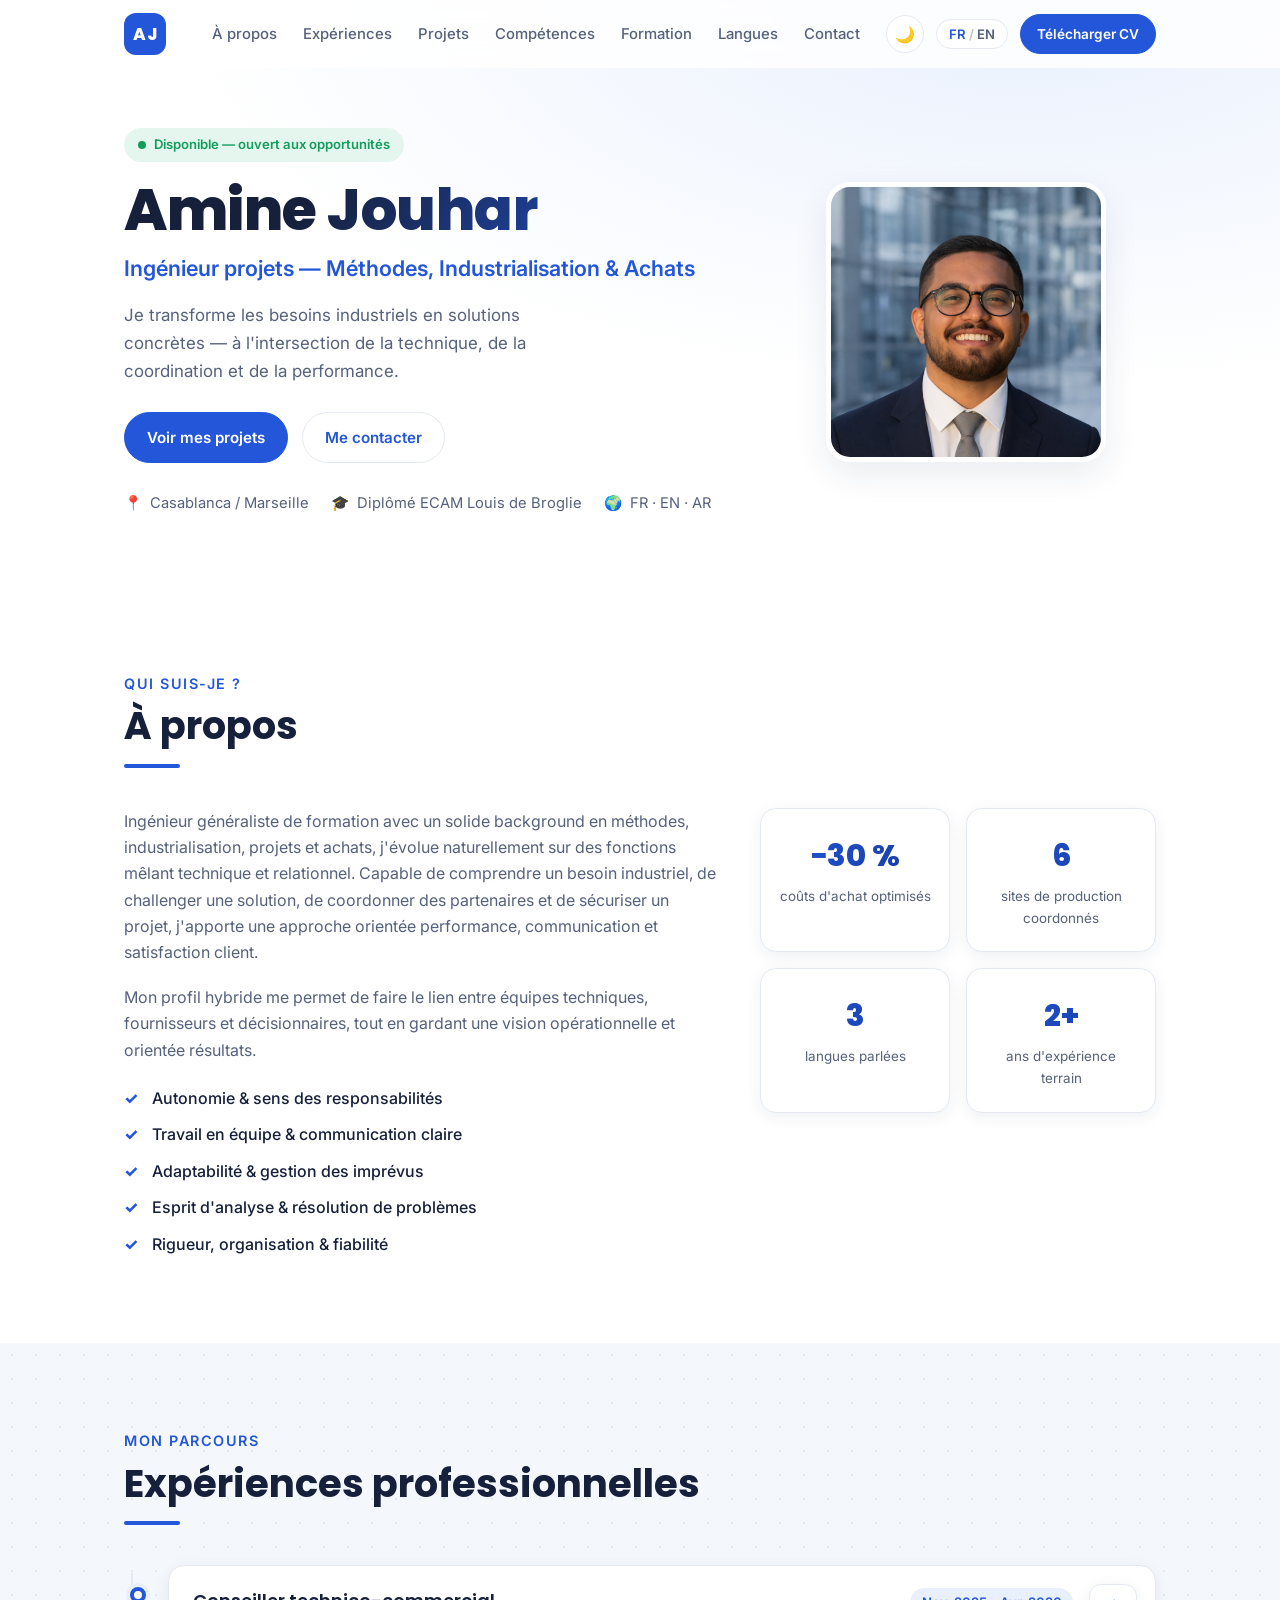
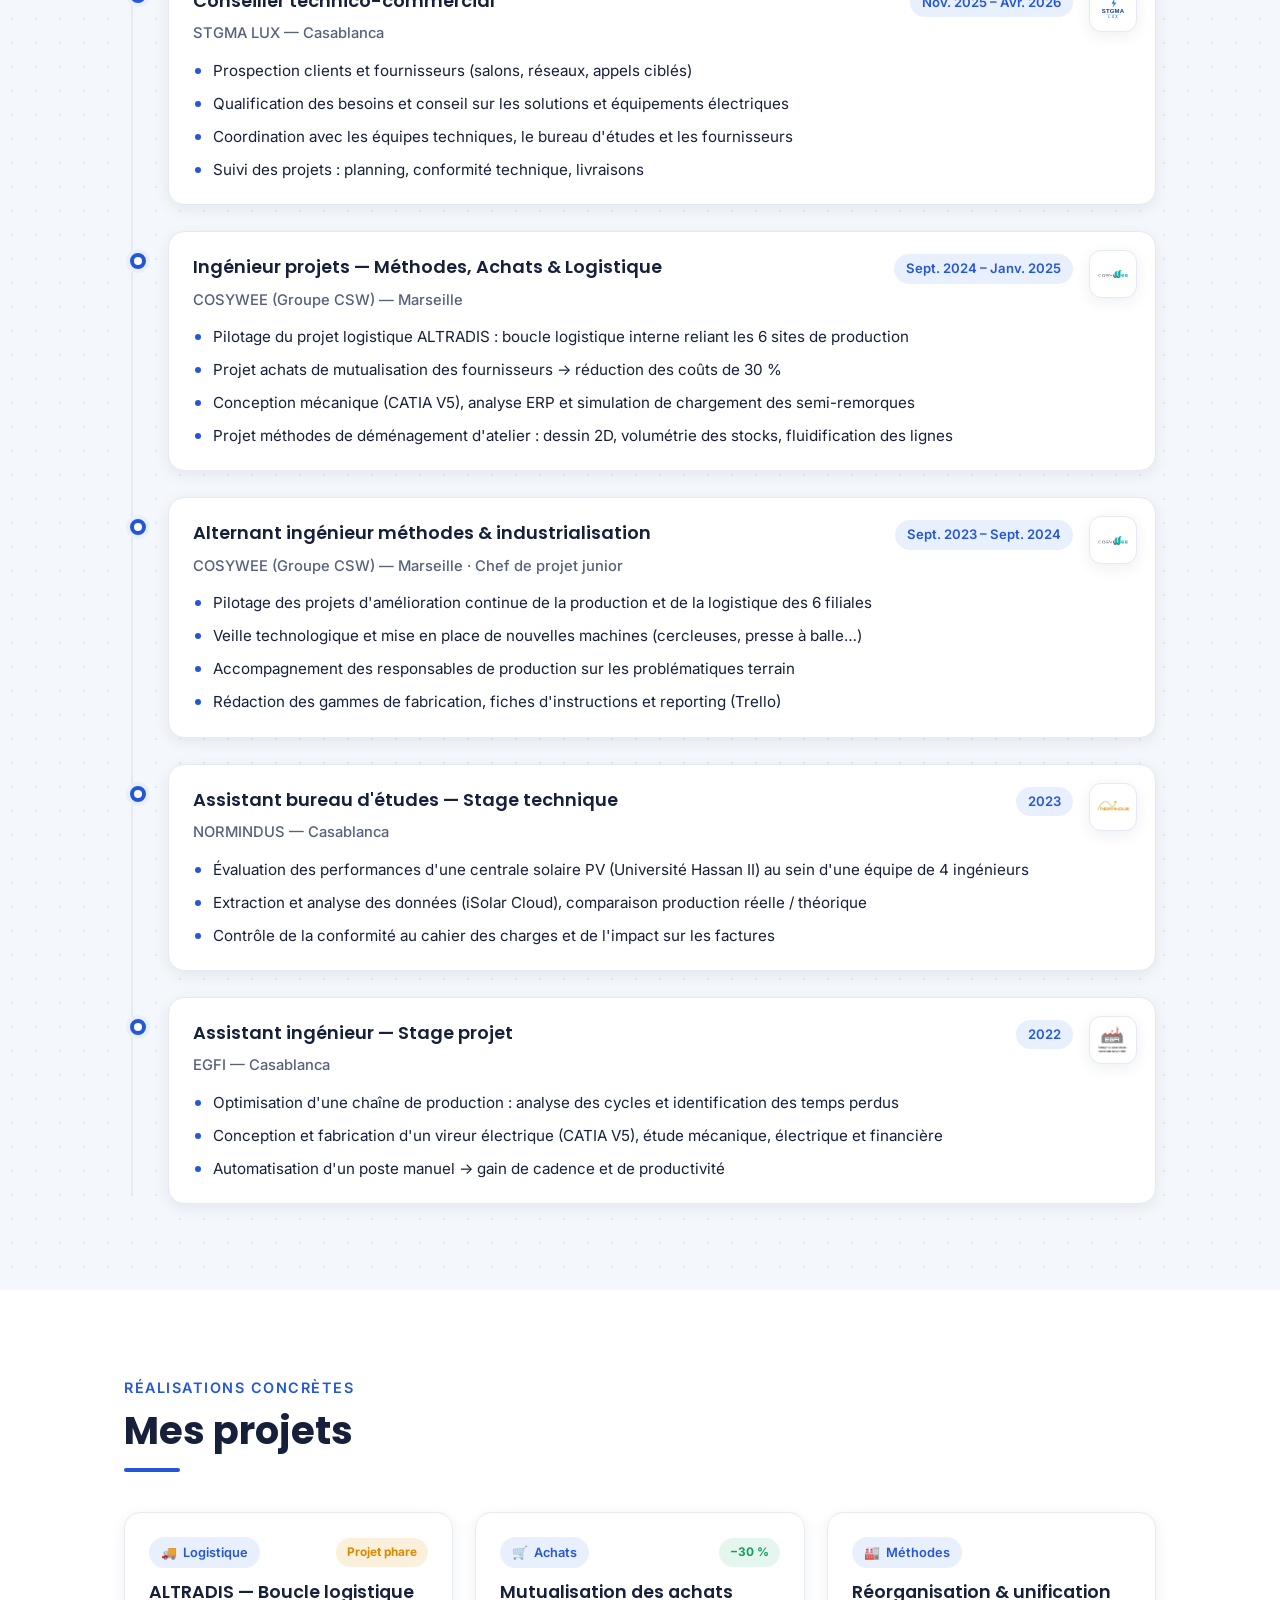
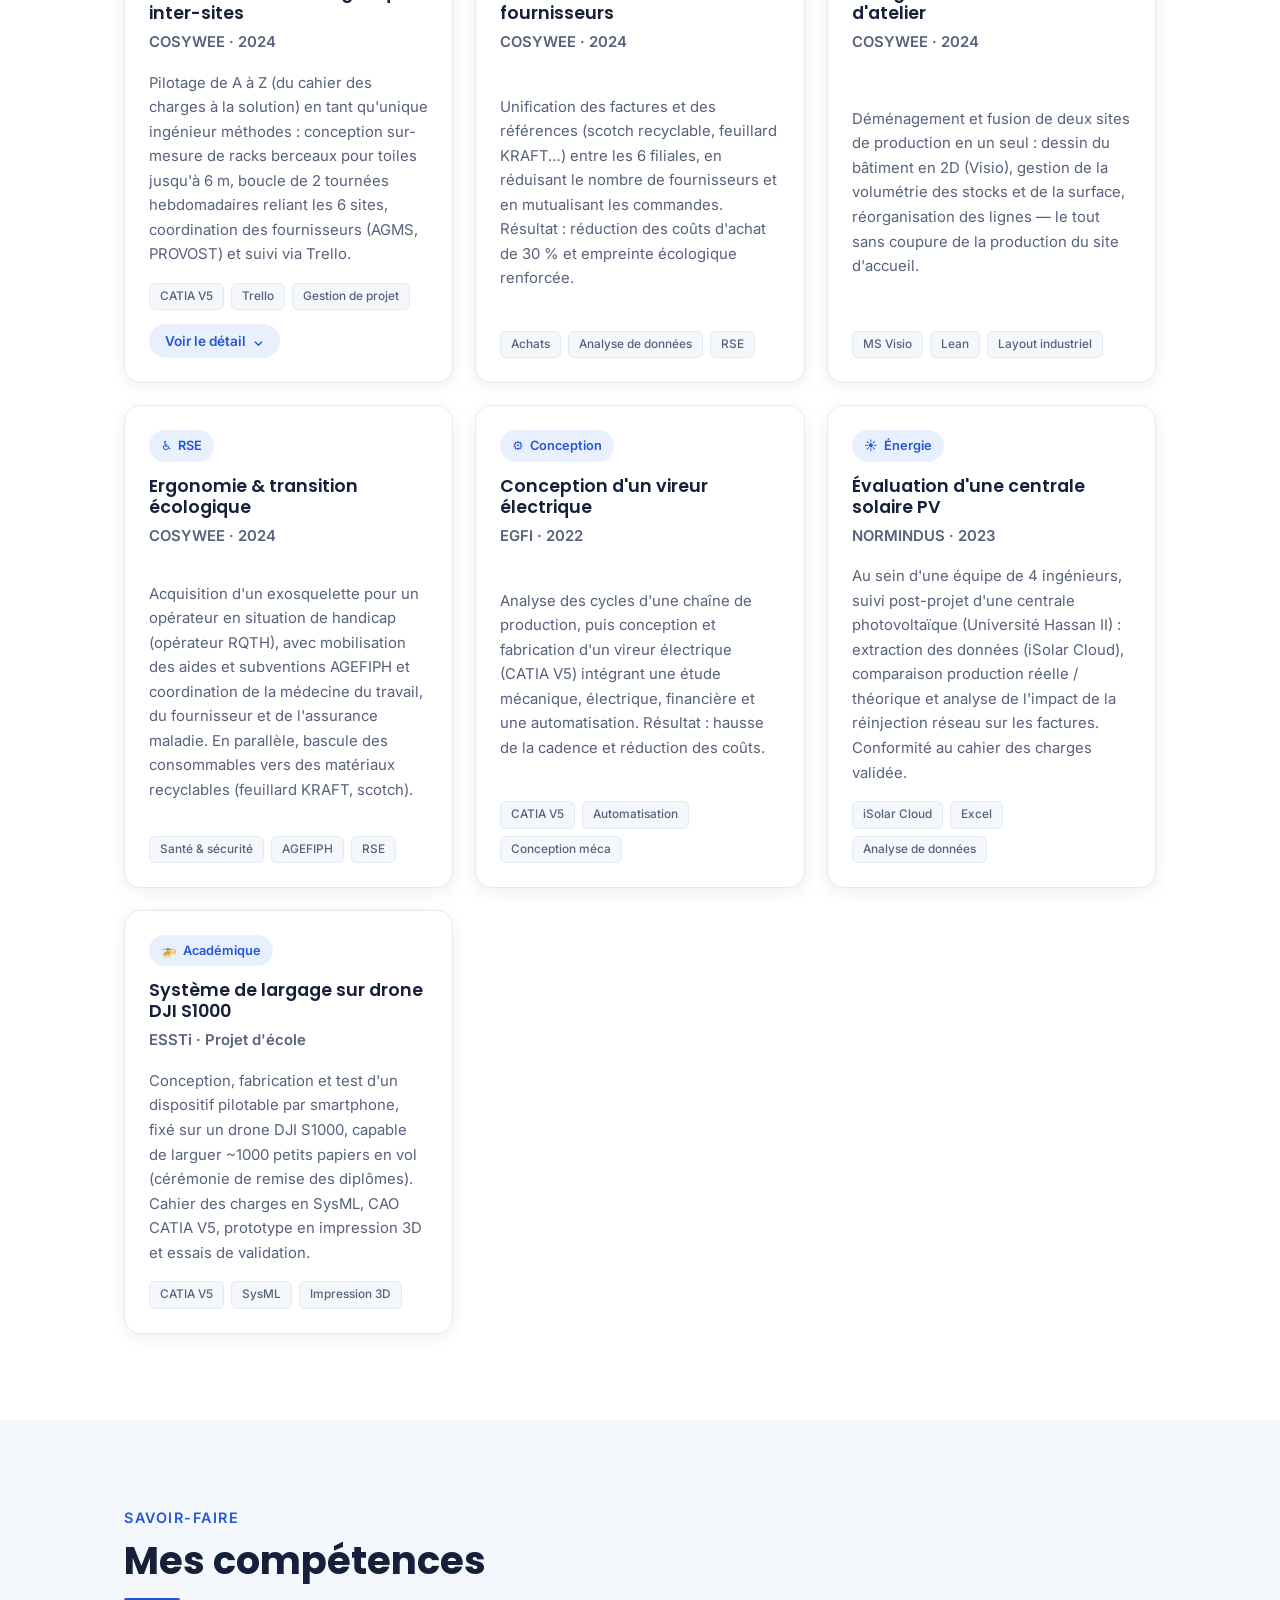
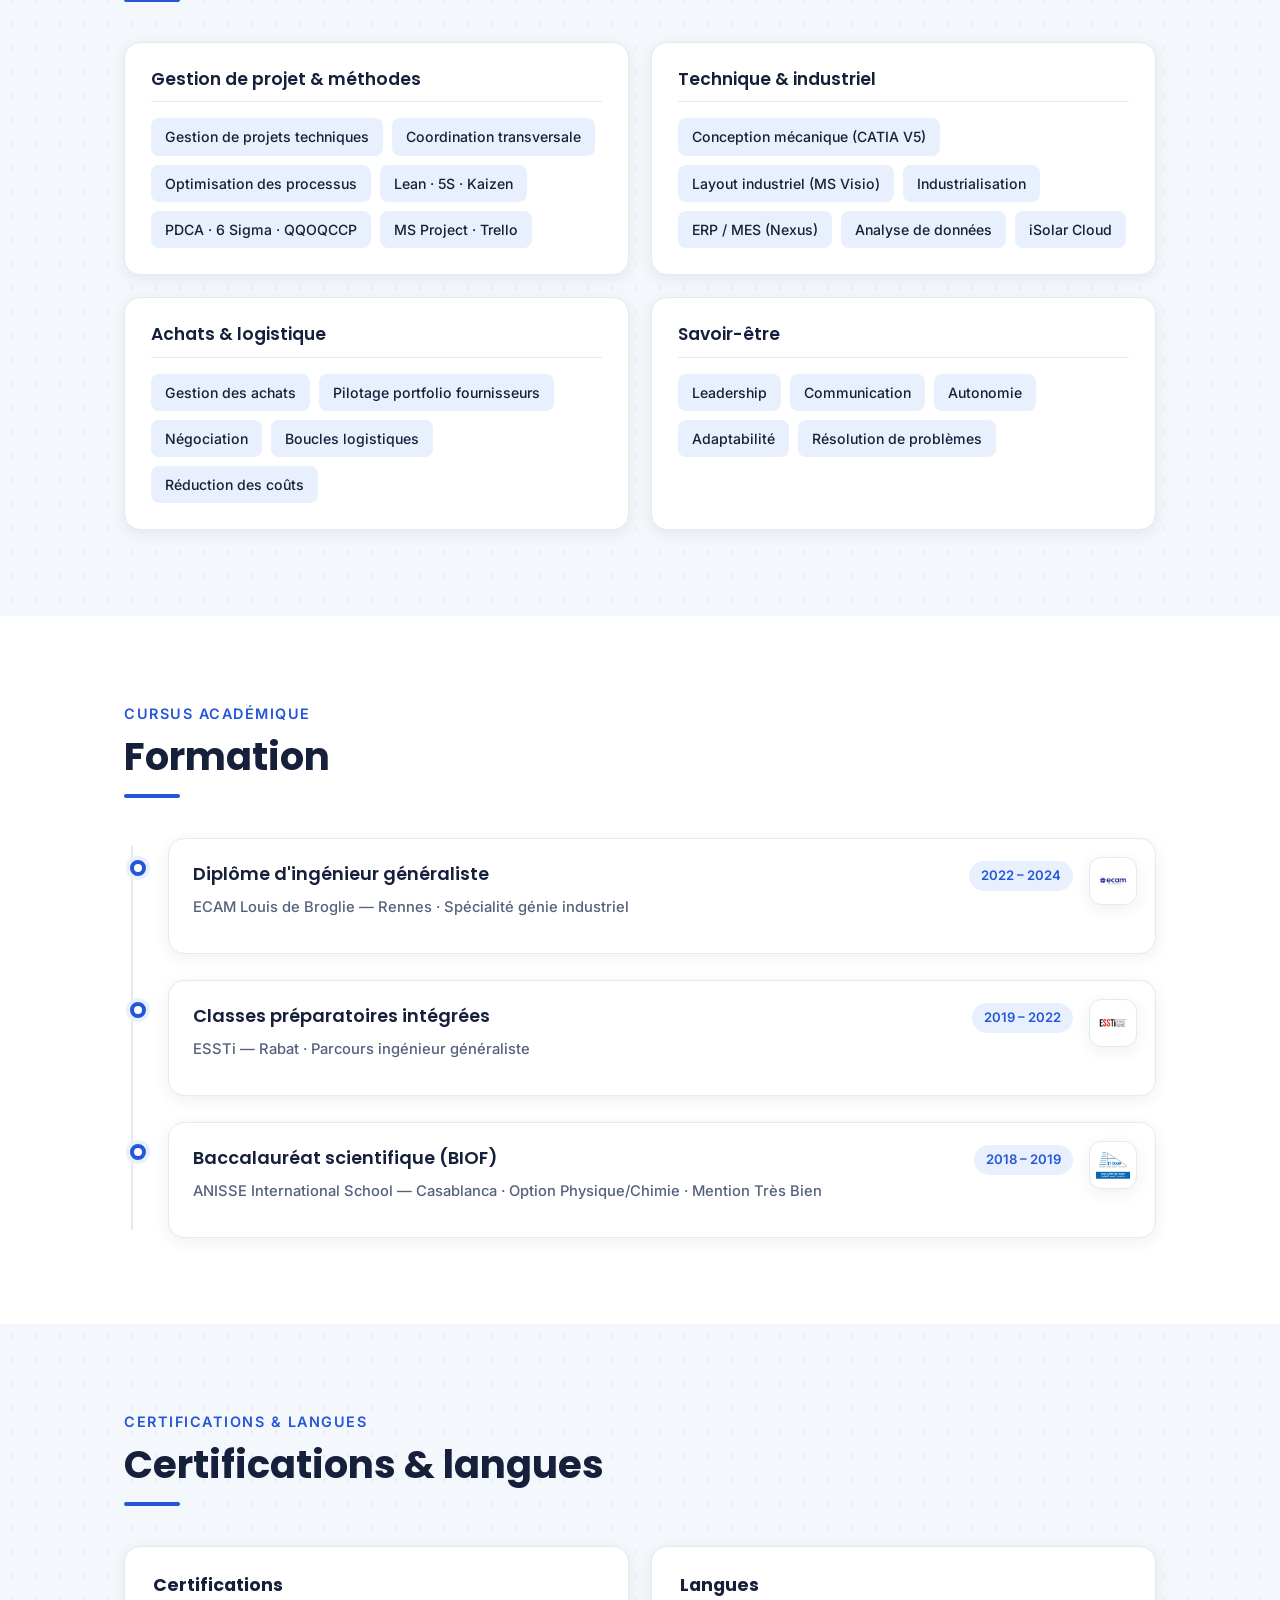
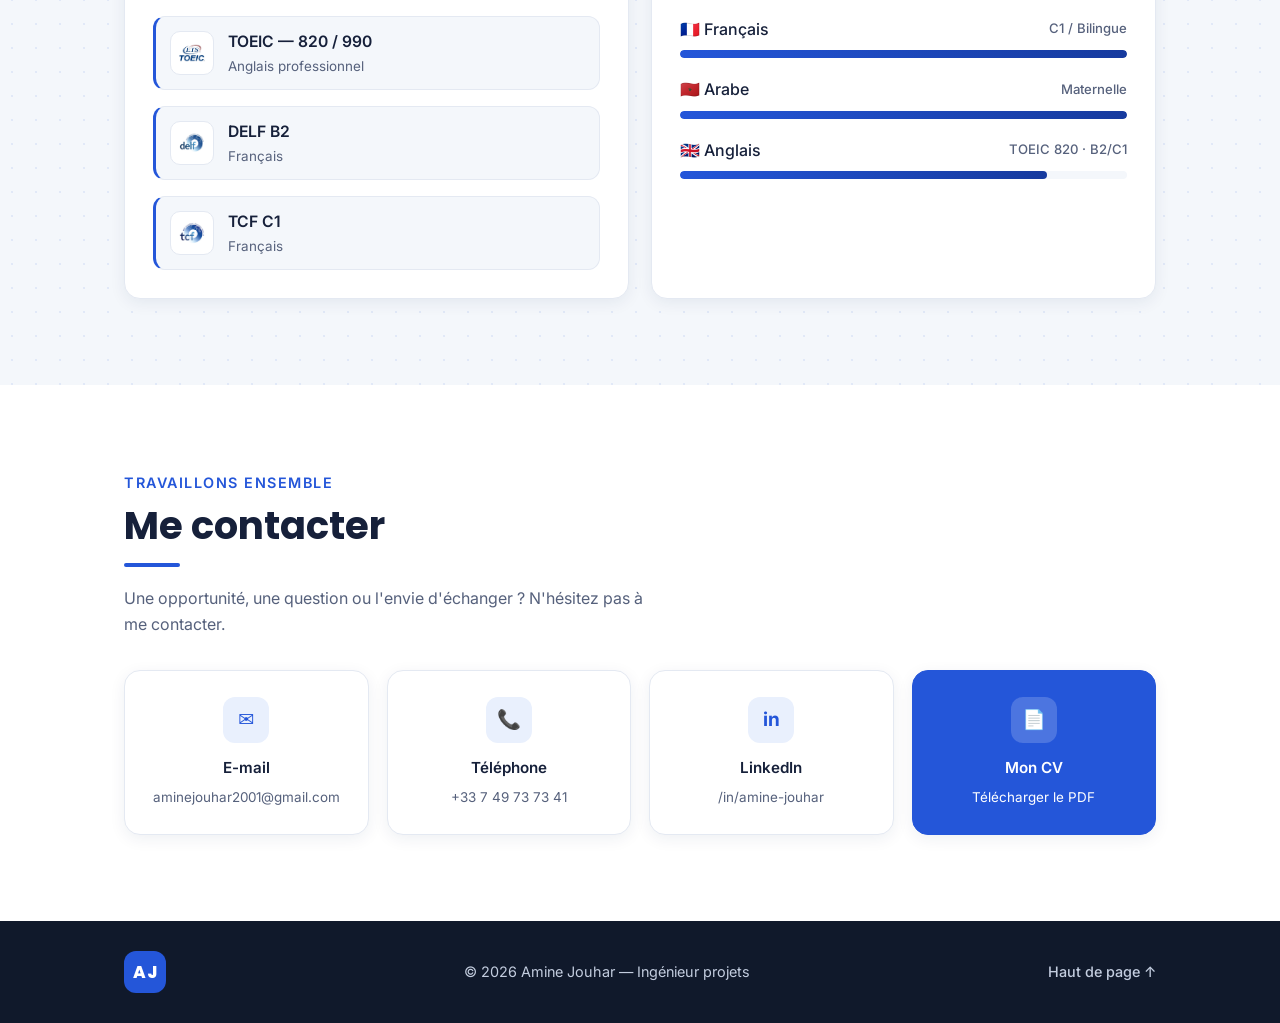
==== commit 6a3194f7: "Suppression des mentions du russe (langues) + mise a jour du CV telechargeable" ====
--- a/site-cv/index.html
+++ b/site-cv/index.html
@@ -64,7 +64,7 @@
         <ul class="hero-meta">
           <li>📍 <span data-fr="Casablanca / Marseille" data-en="Casablanca / Marseille">Casablanca / Marseille</span></li>
           <li>🎓 <span data-fr="Diplômé ECAM Louis de Broglie" data-en="ECAM Louis de Broglie graduate">Diplômé ECAM Louis de Broglie</span></li>
-          <li>🌍 <span data-fr="FR · EN · AR · RU" data-en="FR · EN · AR · RU">FR · EN · AR · RU</span></li>
+          <li>🌍 <span data-fr="FR · EN · AR" data-en="FR · EN · AR">FR · EN · AR</span></li>
         </ul>
       </div>
       <div class="hero-photo">
@@ -98,7 +98,7 @@
           <div class="about-stats">
             <div class="stat"><span class="stat-num" data-count="30" data-prefix="−" data-suffix=" %">−30 %</span><span class="stat-label" data-fr="coûts d'achat optimisés" data-en="purchasing costs cut">coûts d'achat optimisés</span></div>
             <div class="stat"><span class="stat-num" data-count="6">6</span><span class="stat-label" data-fr="sites de production coordonnés" data-en="production sites coordinated">sites de production coordonnés</span></div>
-            <div class="stat"><span class="stat-num" data-count="4">4</span><span class="stat-label" data-fr="langues parlées" data-en="languages spoken">langues parlées</span></div>
+            <div class="stat"><span class="stat-num" data-count="3">3</span><span class="stat-label" data-fr="langues parlées" data-en="languages spoken">langues parlées</span></div>
             <div class="stat"><span class="stat-num" data-count="2" data-suffix="+">2+</span><span class="stat-label" data-fr="ans d'expérience terrain" data-en="yrs of field experience">ans d'expérience terrain</span></div>
           </div>
         </div>
@@ -504,10 +504,6 @@
               <li>
                 <div class="lang-head"><span>🇲🇦 <span data-fr="Arabe" data-en="Arabic">Arabe</span></span><span class="lang-level" data-fr="Maternelle" data-en="Native">Maternelle</span></div>
                 <div class="bar"><i data-width="100%"></i></div>
-              </li>
-              <li>
-                <div class="lang-head"><span>🇷🇺 <span data-fr="Russe" data-en="Russian">Russe</span></span><span class="lang-level" data-fr="Maternelle (lu, parlé)" data-en="Native (read, spoken)">Maternelle (lu, parlé)</span></div>
-                <div class="bar"><i data-width="90%"></i></div>
               </li>
               <li>
                 <div class="lang-head"><span>🇬🇧 <span data-fr="Anglais" data-en="English">Anglais</span></span><span class="lang-level">TOEIC 820 · B2/C1</span></div>
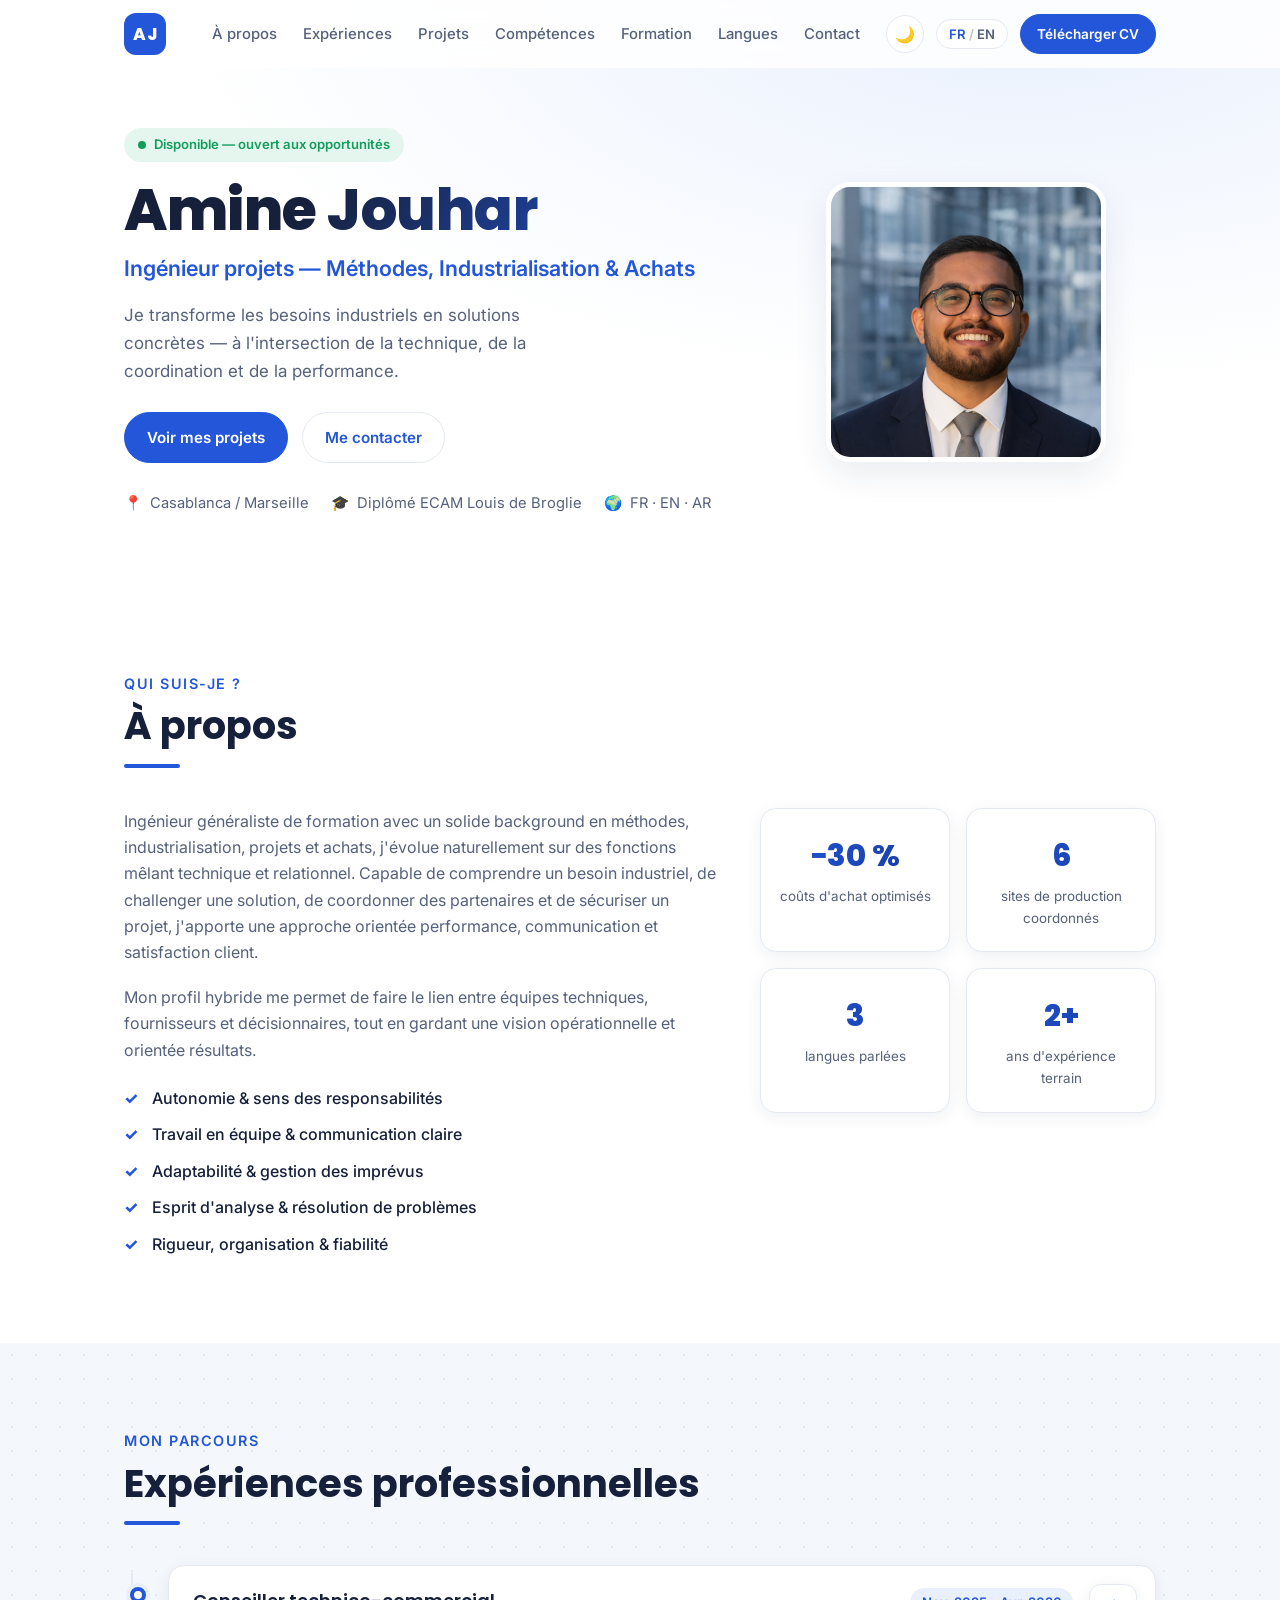
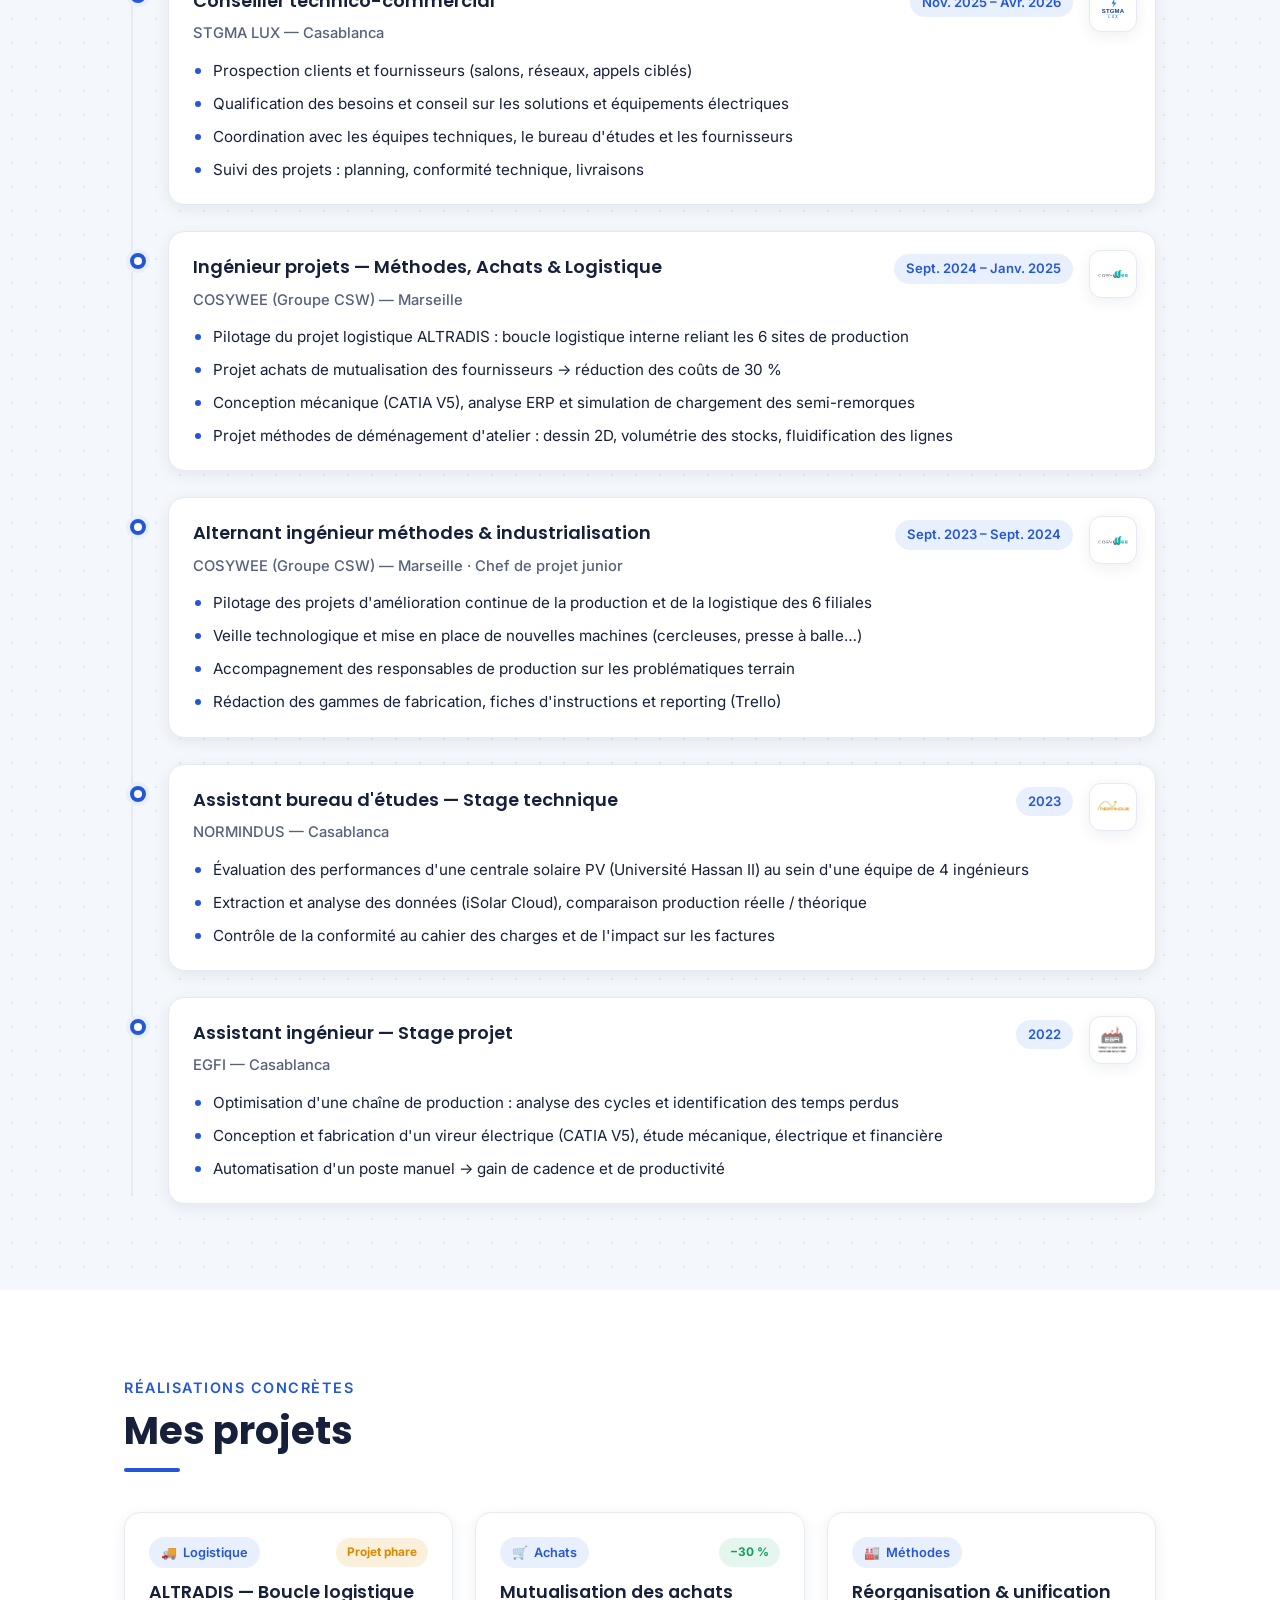
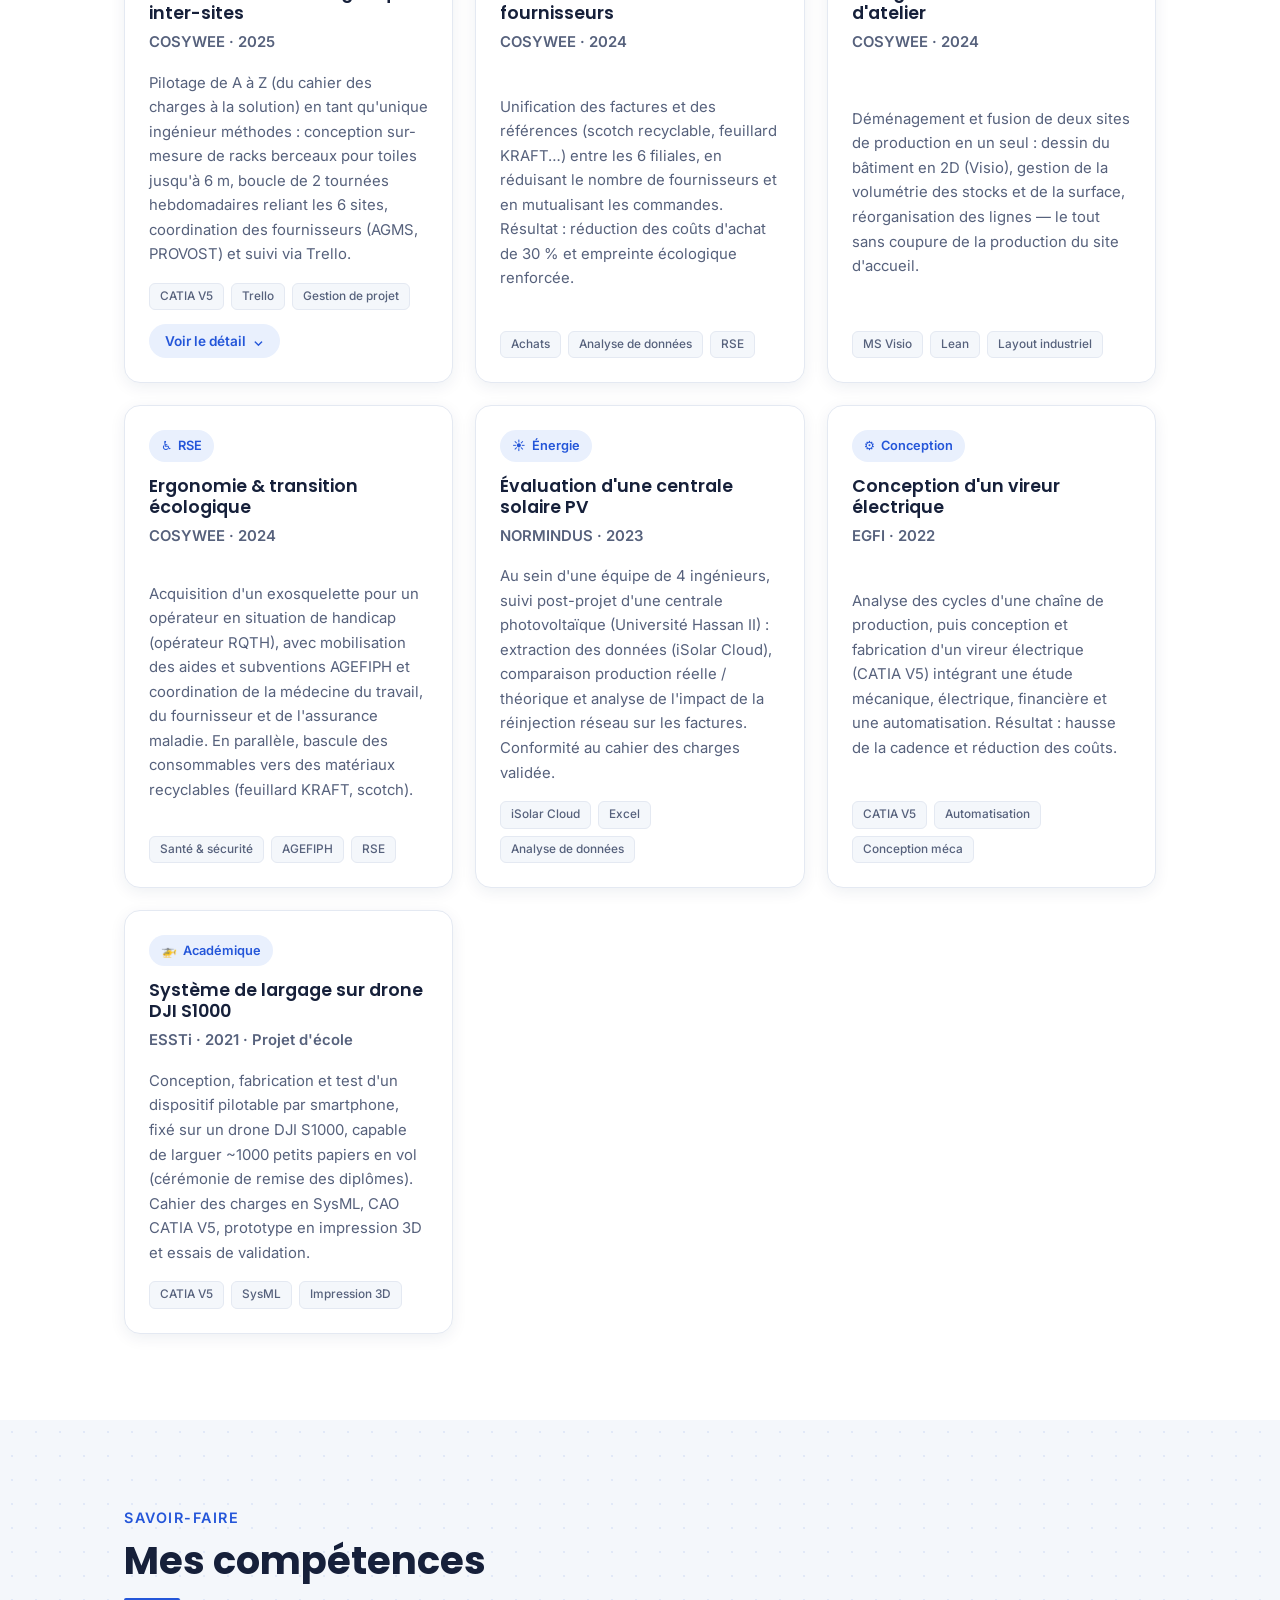
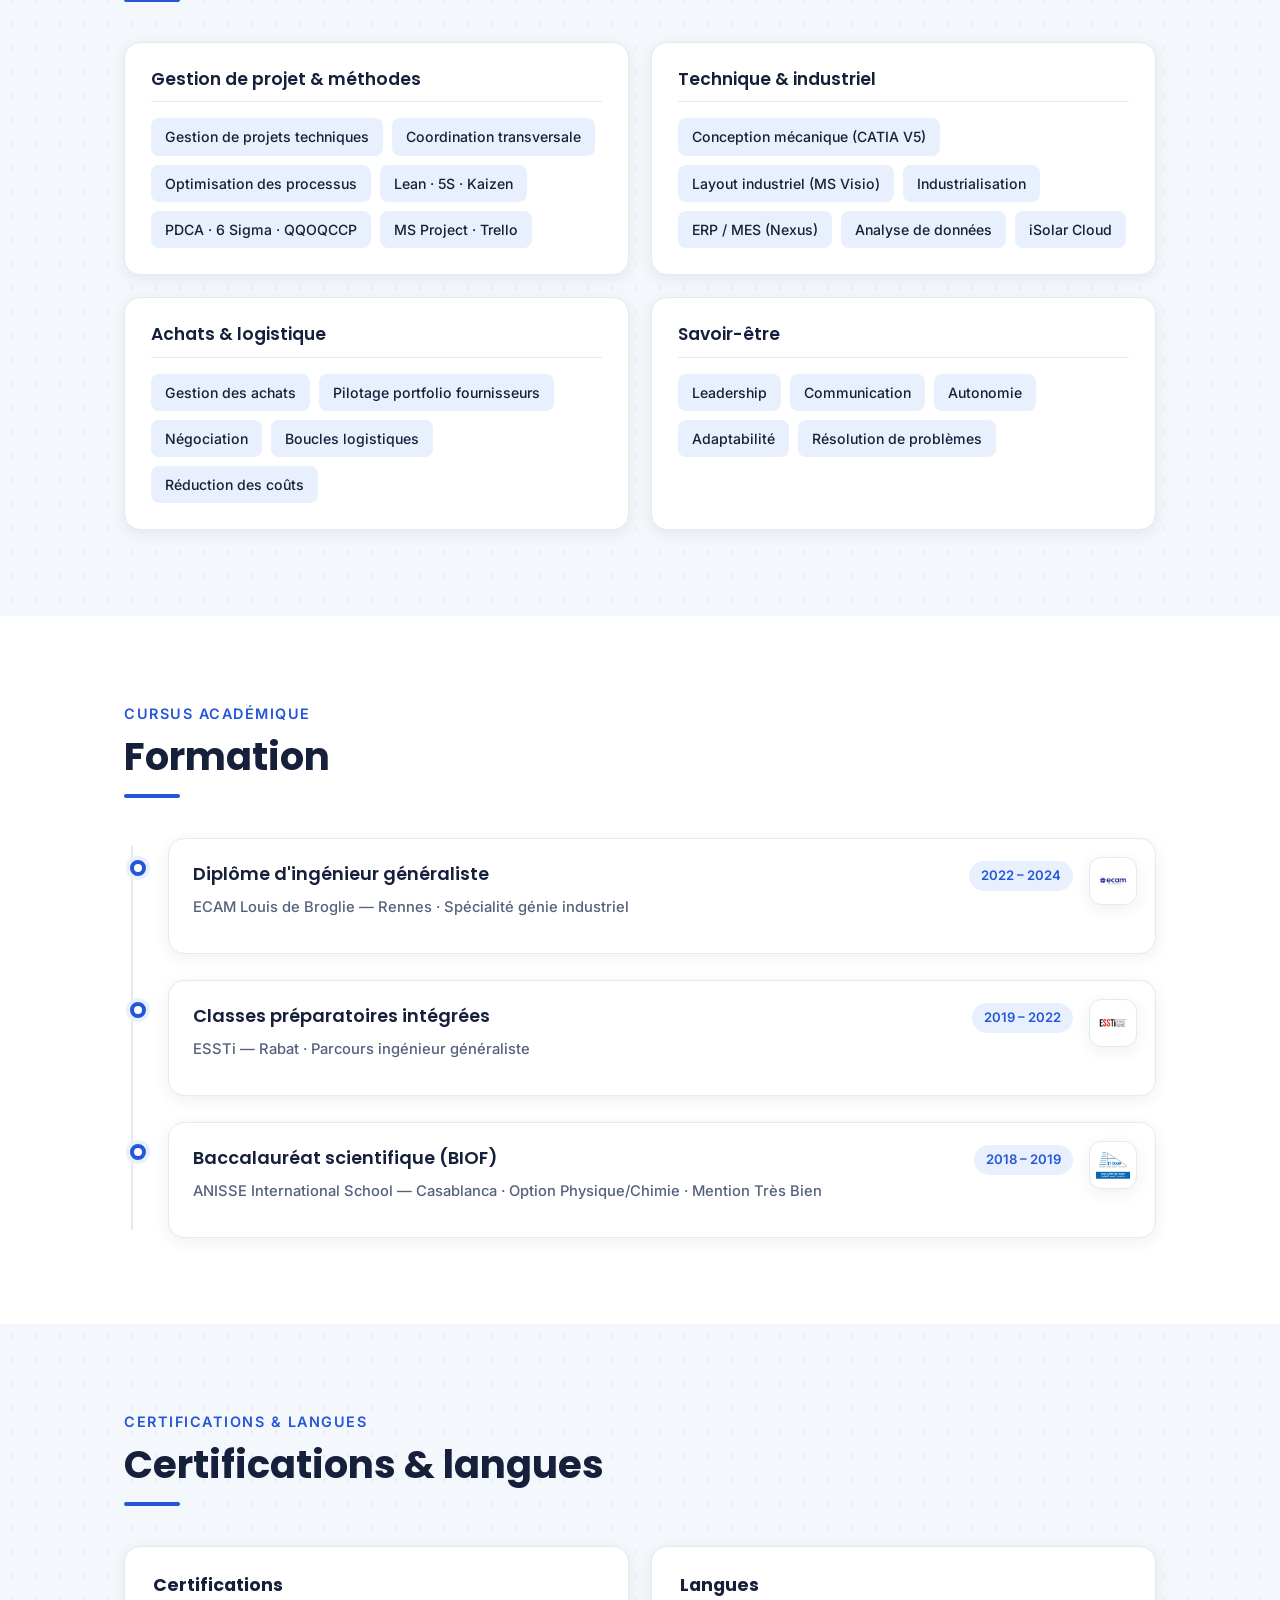
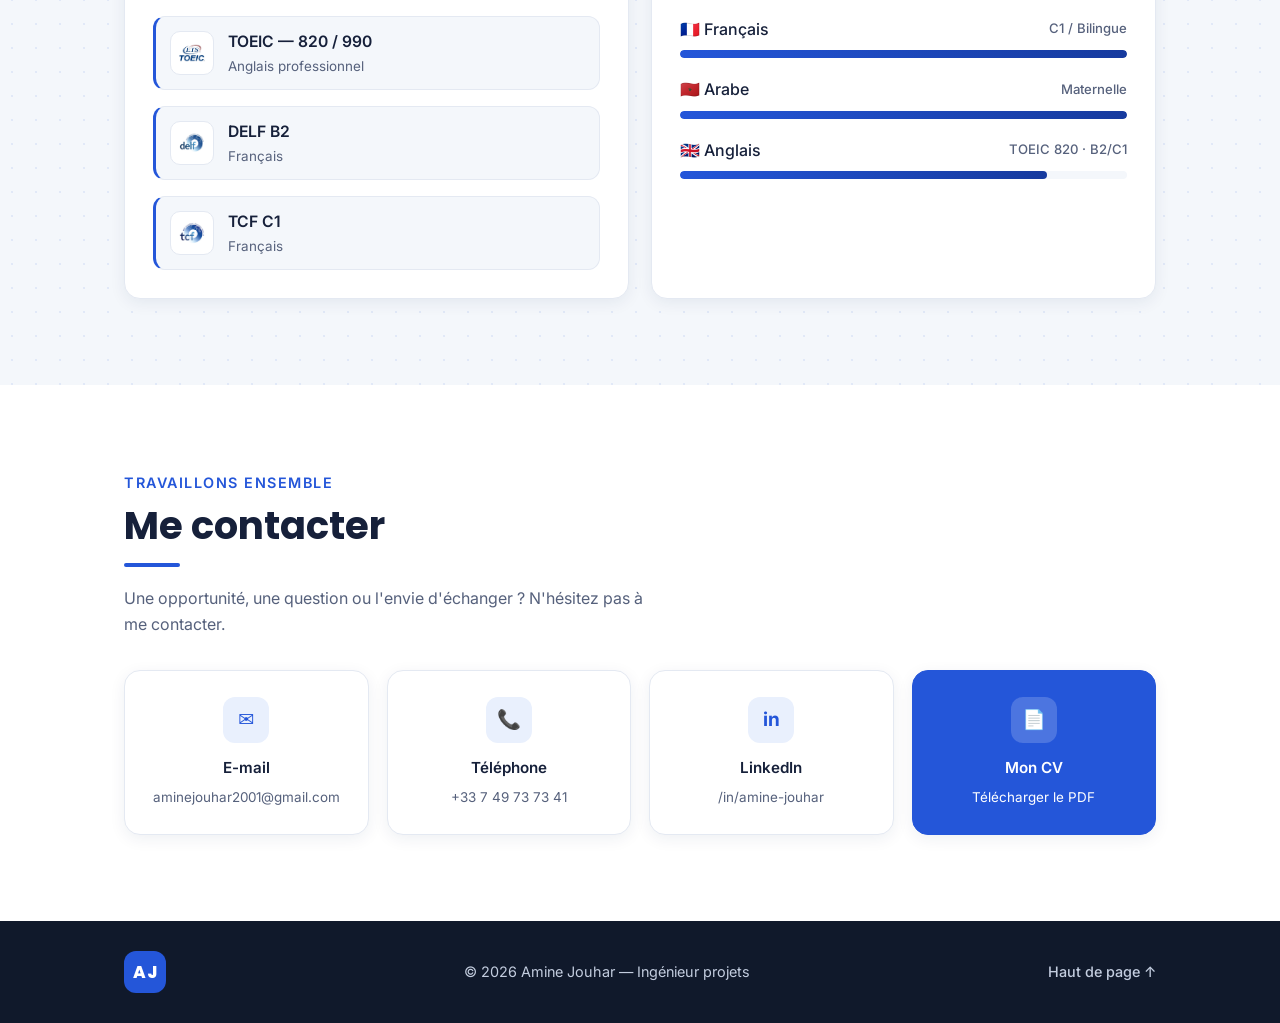
==== commit 06b45800: "Projets: ALTRADIS date 2025, ordre chronologique (NORMINDUS avant EGFI), drone 2021" ====
--- a/site-cv/index.html
+++ b/site-cv/index.html
@@ -218,7 +218,7 @@
               <span class="card-badge" data-fr="Projet phare" data-en="Flagship">🏆 Projet phare</span>
             </div>
             <h3 data-fr="ALTRADIS — Boucle logistique inter-sites" data-en="ALTRADIS — Inter-site logistics loop">ALTRADIS — Boucle logistique inter-sites</h3>
-            <p class="card-meta">COSYWEE · 2024</p>
+            <p class="card-meta">COSYWEE · 2025</p>
             <p data-fr="Pilotage de A à Z (du cahier des charges à la solution) en tant qu'unique ingénieur méthodes : conception sur-mesure de racks berceaux pour toiles jusqu'à 6 m, boucle de 2 tournées hebdomadaires reliant les 6 sites, coordination des fournisseurs (AGMS, PROVOST) et suivi via Trello."
                data-en="End-to-end ownership (from specifications to solution) as the sole methods engineer: custom cradle-rack design for canvases up to 6 m, a loop of 2 weekly rounds linking the 6 sites, supplier coordination (AGMS, PROVOST) and tracking via Trello.">
                Pilotage de A à Z (du cahier des charges à la solution) en tant qu'unique ingénieur méthodes : conception sur-mesure de racks berceaux pour toiles jusqu'à 6 m, boucle de 2 tournées hebdomadaires reliant les 6 sites, coordination des fournisseurs (AGMS, PROVOST) et suivi via Trello.</p>
@@ -278,6 +278,20 @@
 
           <article class="card">
             <div class="card-top">
+              <span class="card-tag">☀️ <span data-fr="Énergie" data-en="Energy">Énergie</span></span>
+            </div>
+            <h3 data-fr="Évaluation d'une centrale solaire PV" data-en="PV solar plant assessment">Évaluation d'une centrale solaire PV</h3>
+            <p class="card-meta">NORMINDUS · 2023</p>
+            <p data-fr="Au sein d'une équipe de 4 ingénieurs, suivi post-projet d'une centrale photovoltaïque (Université Hassan II) : extraction des données (iSolar Cloud), comparaison production réelle / théorique et analyse de l'impact de la réinjection réseau sur les factures. Conformité au cahier des charges validée."
+               data-en="Within a team of 4 engineers, post-project monitoring of a photovoltaic plant (Hassan II University): data extraction (iSolar Cloud), real-vs-theoretical output comparison and analysis of grid re-injection impact on billing. Compliance with specifications confirmed.">
+               Au sein d'une équipe de 4 ingénieurs, suivi post-projet d'une centrale photovoltaïque (Université Hassan II) : extraction des données (iSolar Cloud), comparaison production réelle / théorique et analyse de l'impact de la réinjection réseau sur les factures. Conformité au cahier des charges validée.</p>
+            <ul class="card-tags">
+              <li>iSolar Cloud</li><li>Excel</li><li data-fr="Analyse de données" data-en="Data analysis">Analyse de données</li>
+            </ul>
+          </article>
+
+          <article class="card">
+            <div class="card-top">
               <span class="card-tag">⚙️ <span data-fr="Conception" data-en="Design">Conception</span></span>
             </div>
             <h3 data-fr="Conception d'un vireur électrique" data-en="Design of an electric turning device">Conception d'un vireur électrique</h3>
@@ -292,24 +306,10 @@
 
           <article class="card">
             <div class="card-top">
-              <span class="card-tag">☀️ <span data-fr="Énergie" data-en="Energy">Énergie</span></span>
-            </div>
-            <h3 data-fr="Évaluation d'une centrale solaire PV" data-en="PV solar plant assessment">Évaluation d'une centrale solaire PV</h3>
-            <p class="card-meta">NORMINDUS · 2023</p>
-            <p data-fr="Au sein d'une équipe de 4 ingénieurs, suivi post-projet d'une centrale photovoltaïque (Université Hassan II) : extraction des données (iSolar Cloud), comparaison production réelle / théorique et analyse de l'impact de la réinjection réseau sur les factures. Conformité au cahier des charges validée."
-               data-en="Within a team of 4 engineers, post-project monitoring of a photovoltaic plant (Hassan II University): data extraction (iSolar Cloud), real-vs-theoretical output comparison and analysis of grid re-injection impact on billing. Compliance with specifications confirmed.">
-               Au sein d'une équipe de 4 ingénieurs, suivi post-projet d'une centrale photovoltaïque (Université Hassan II) : extraction des données (iSolar Cloud), comparaison production réelle / théorique et analyse de l'impact de la réinjection réseau sur les factures. Conformité au cahier des charges validée.</p>
-            <ul class="card-tags">
-              <li>iSolar Cloud</li><li>Excel</li><li data-fr="Analyse de données" data-en="Data analysis">Analyse de données</li>
-            </ul>
-          </article>
-
-          <article class="card">
-            <div class="card-top">
               <span class="card-tag">🚁 <span data-fr="Académique" data-en="Academic">Académique</span></span>
             </div>
             <h3 data-fr="Système de largage sur drone DJI S1000" data-en="Drop system for the DJI S1000 drone">Système de largage sur drone DJI S1000</h3>
-            <p class="card-meta">ESSTi · <span data-fr="Projet d'école" data-en="School project">Projet d'école</span></p>
+            <p class="card-meta">ESSTi · 2021 · <span data-fr="Projet d'école" data-en="School project">Projet d'école</span></p>
             <p data-fr="Conception, fabrication et test d'un dispositif pilotable par smartphone, fixé sur un drone DJI S1000, capable de larguer ~1000 petits papiers en vol (cérémonie de remise des diplômes). Cahier des charges en SysML, CAO CATIA V5, prototype en impression 3D et essais de validation."
                data-en="Design, manufacture and testing of a smartphone-controlled device mounted on a DJI S1000 drone, able to release ~1000 small papers in flight (graduation ceremony). SysML specifications, CATIA V5 CAD, 3D-printed prototype and validation trials.">
                Conception, fabrication et test d'un dispositif pilotable par smartphone, fixé sur un drone DJI S1000, capable de larguer ~1000 petits papiers en vol (cérémonie de remise des diplômes). Cahier des charges en SysML, CAO CATIA V5, prototype en impression 3D et essais de validation.</p>
@@ -353,7 +353,7 @@
                   </li>
                   <li><span class="n">4</span>
                     <h4 data-fr="Pilotage &amp; livrables" data-en="Steering &amp; deliverables">Pilotage &amp; livrables</h4>
-                    <span data-fr="Suivi via Trello avec le PDG, les DG et les chefs d'atelier ; solution complète conçue, validée et documentée, prête au déploiement (T4 2024)." data-en="Trello tracking with the CEO, GMs and shop managers; full solution designed, validated and documented, ready for rollout (Q4 2024).">Suivi via Trello avec le PDG, les DG et les chefs d'atelier ; solution complète conçue, validée et documentée, prête au déploiement (T4 2024).</span>
+                    <span data-fr="Suivi via Trello avec le PDG, les DG et les chefs d'atelier ; solution complète conçue, validée et documentée, prête au déploiement (2025)." data-en="Trello tracking with the CEO, GMs and shop managers; full solution designed, validated and documented, ready for rollout (2025).">Suivi via Trello avec le PDG, les DG et les chefs d'atelier ; solution complète conçue, validée et documentée, prête au déploiement (2025).</span>
                   </li>
                 </ol>
               </div>
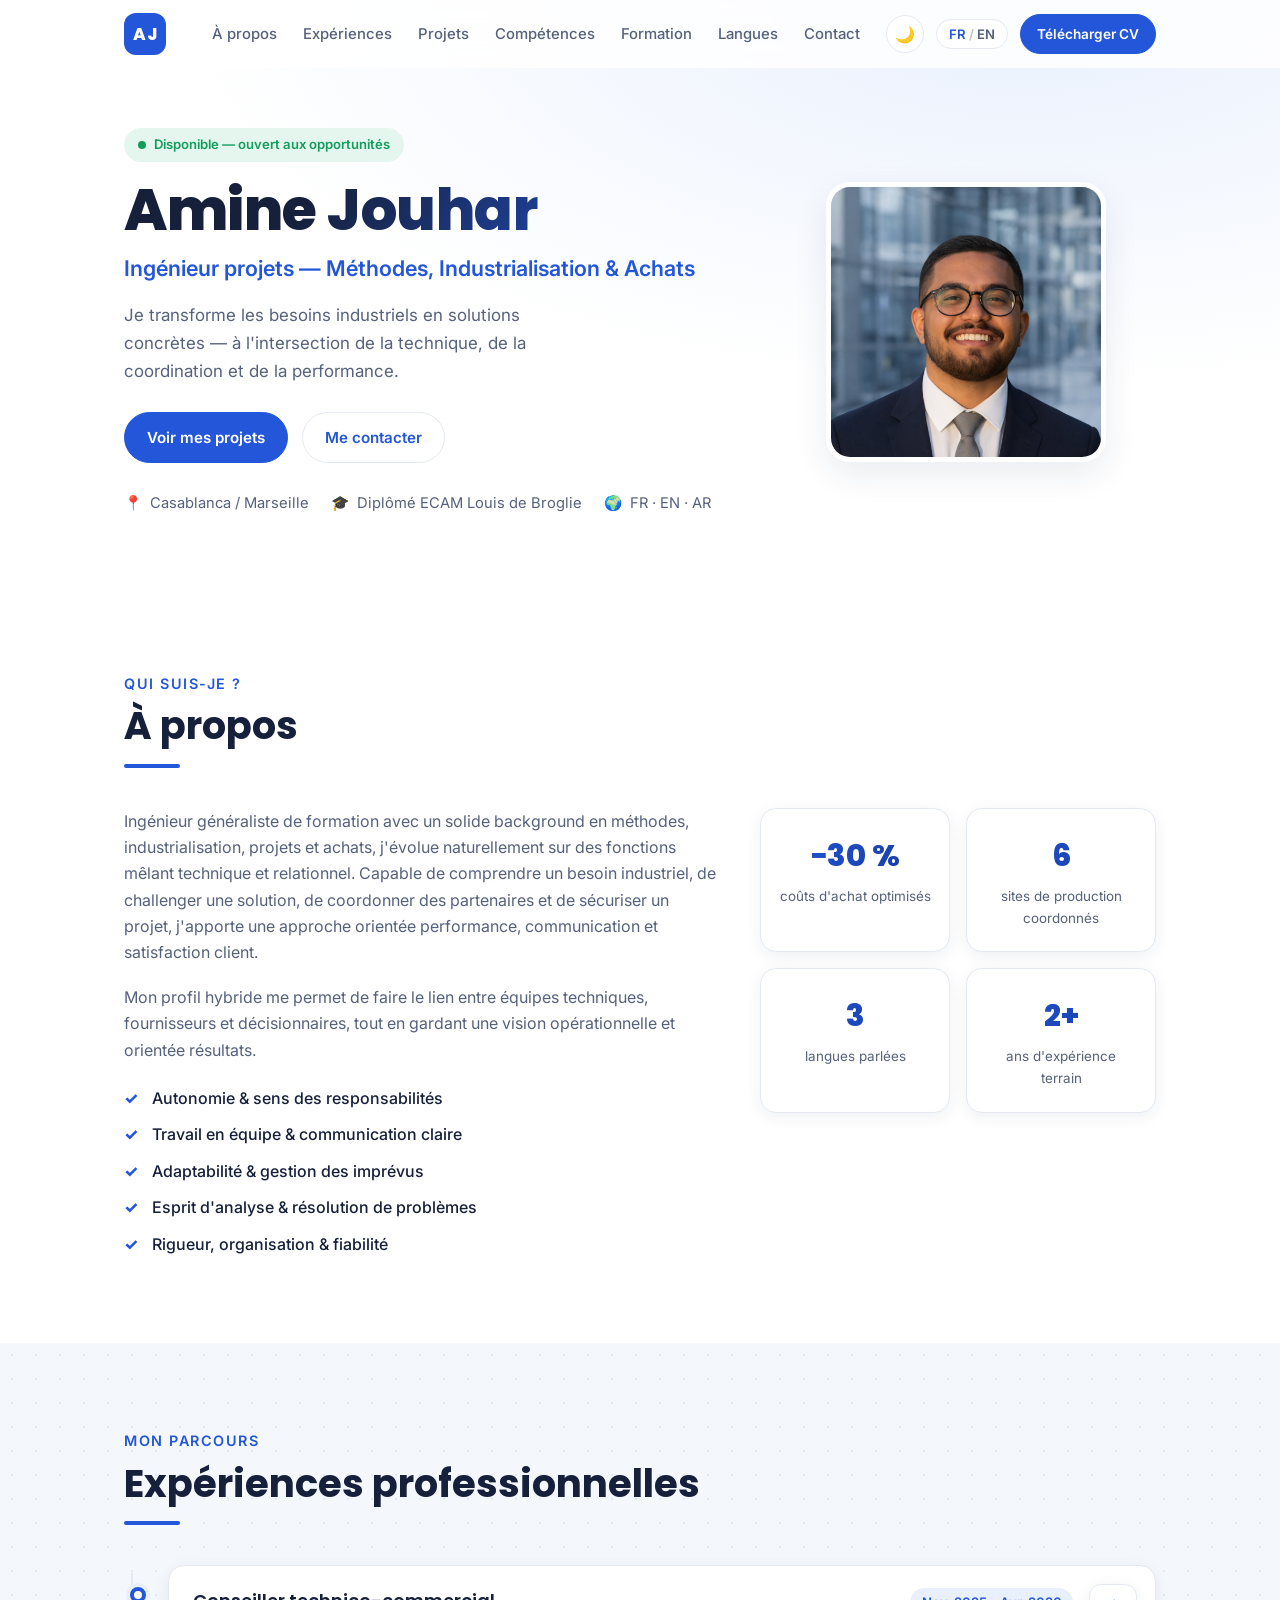
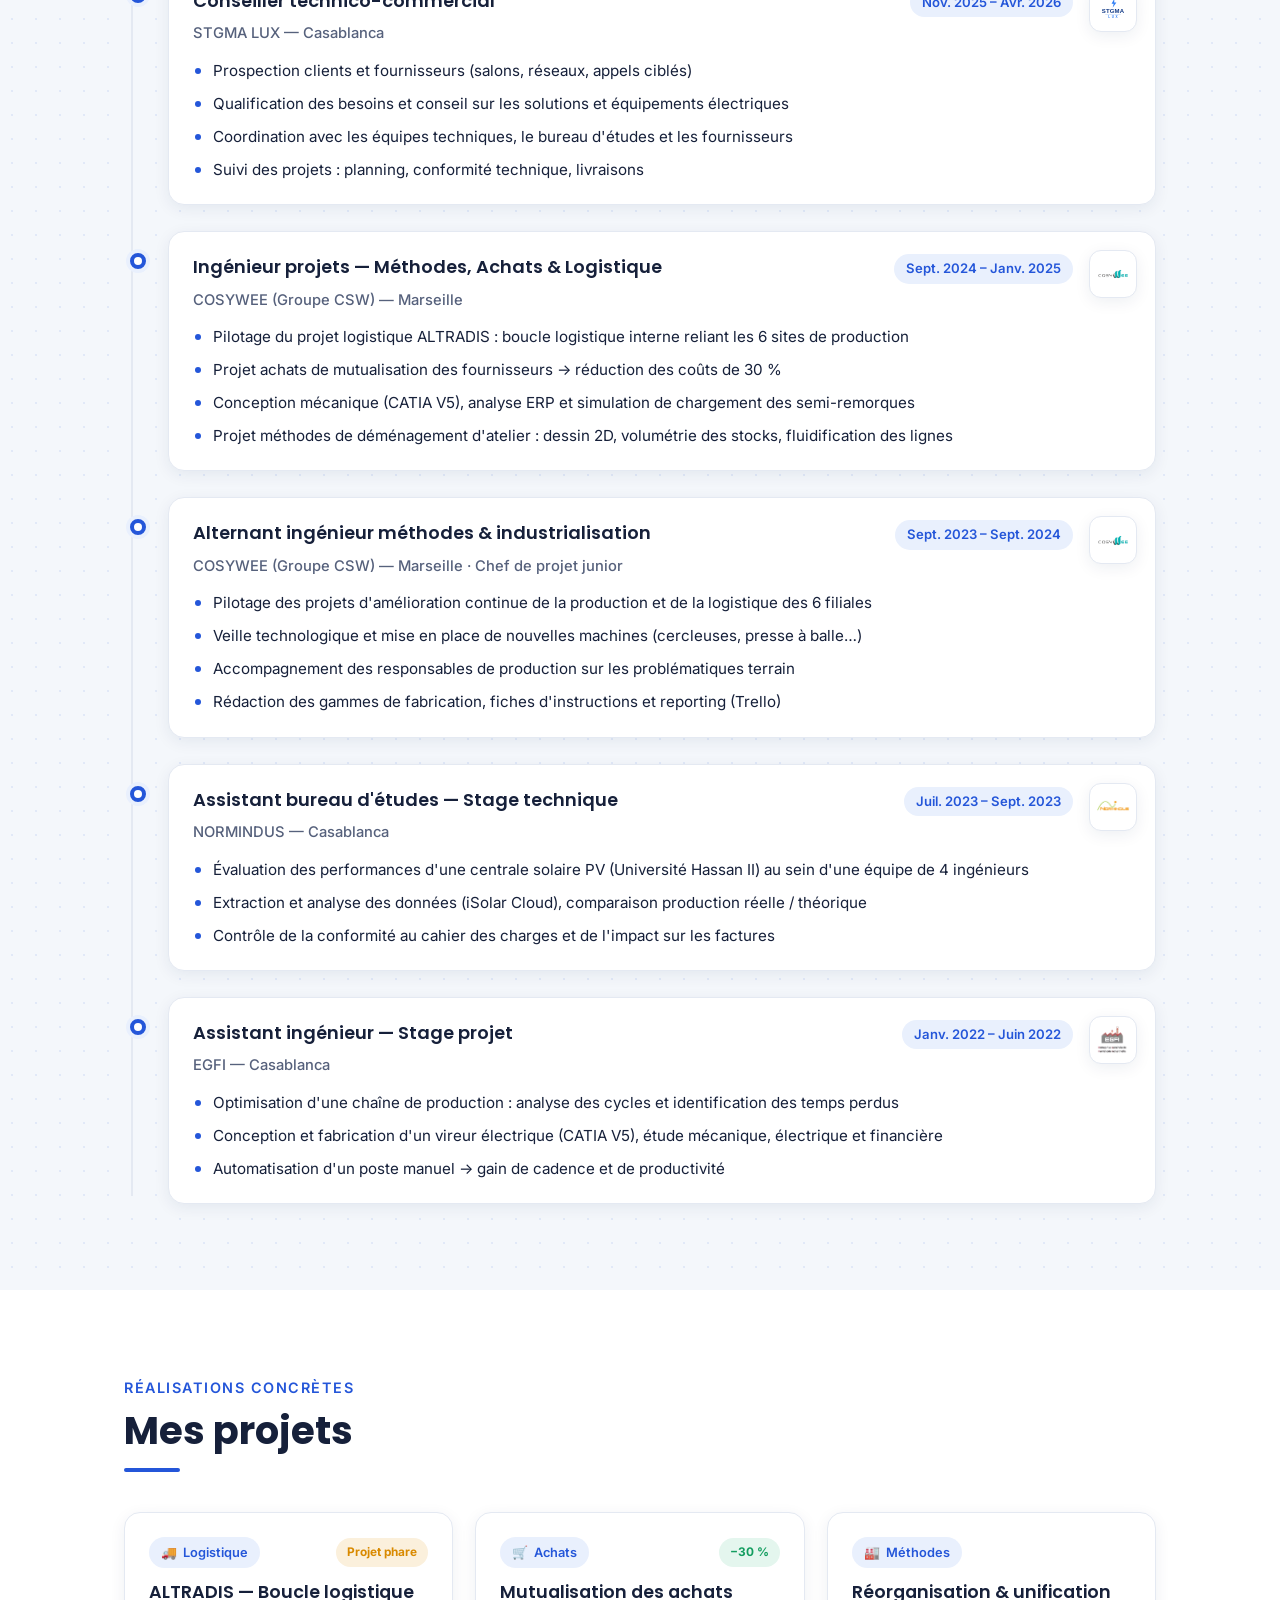
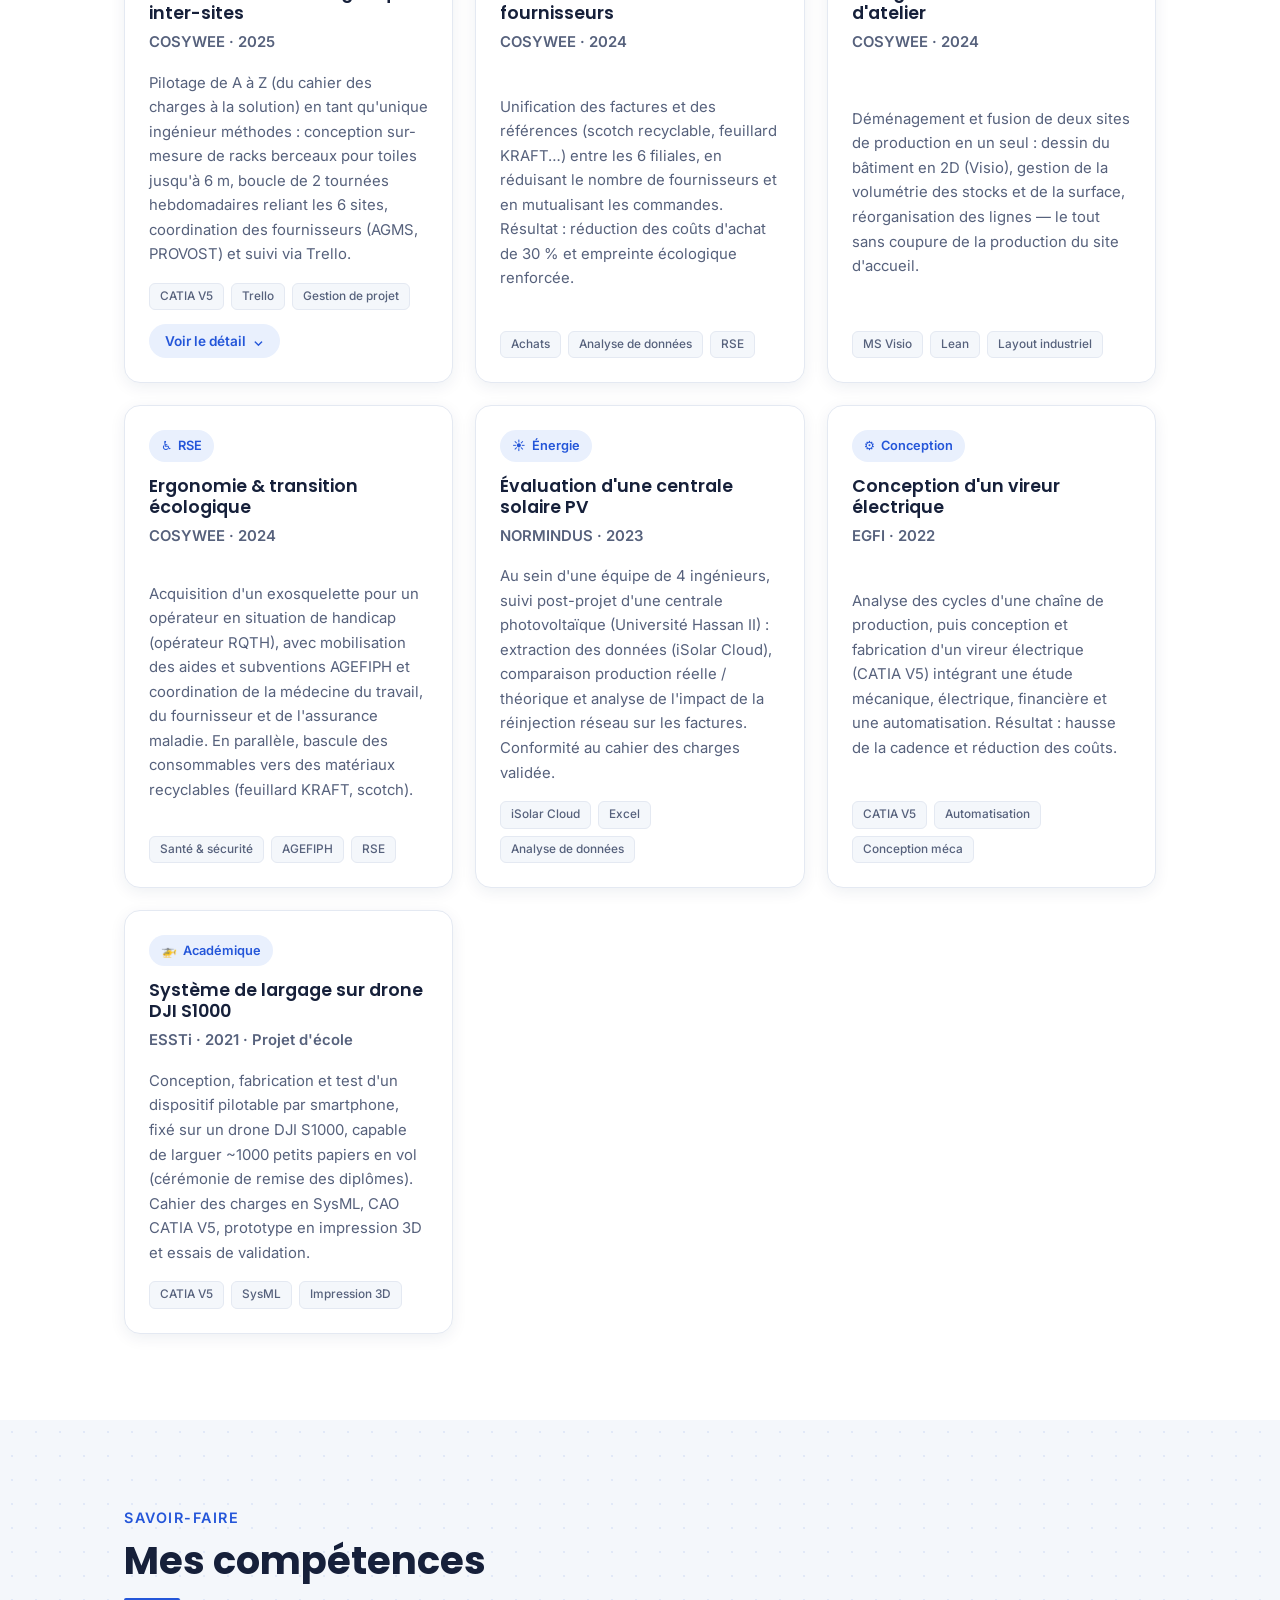
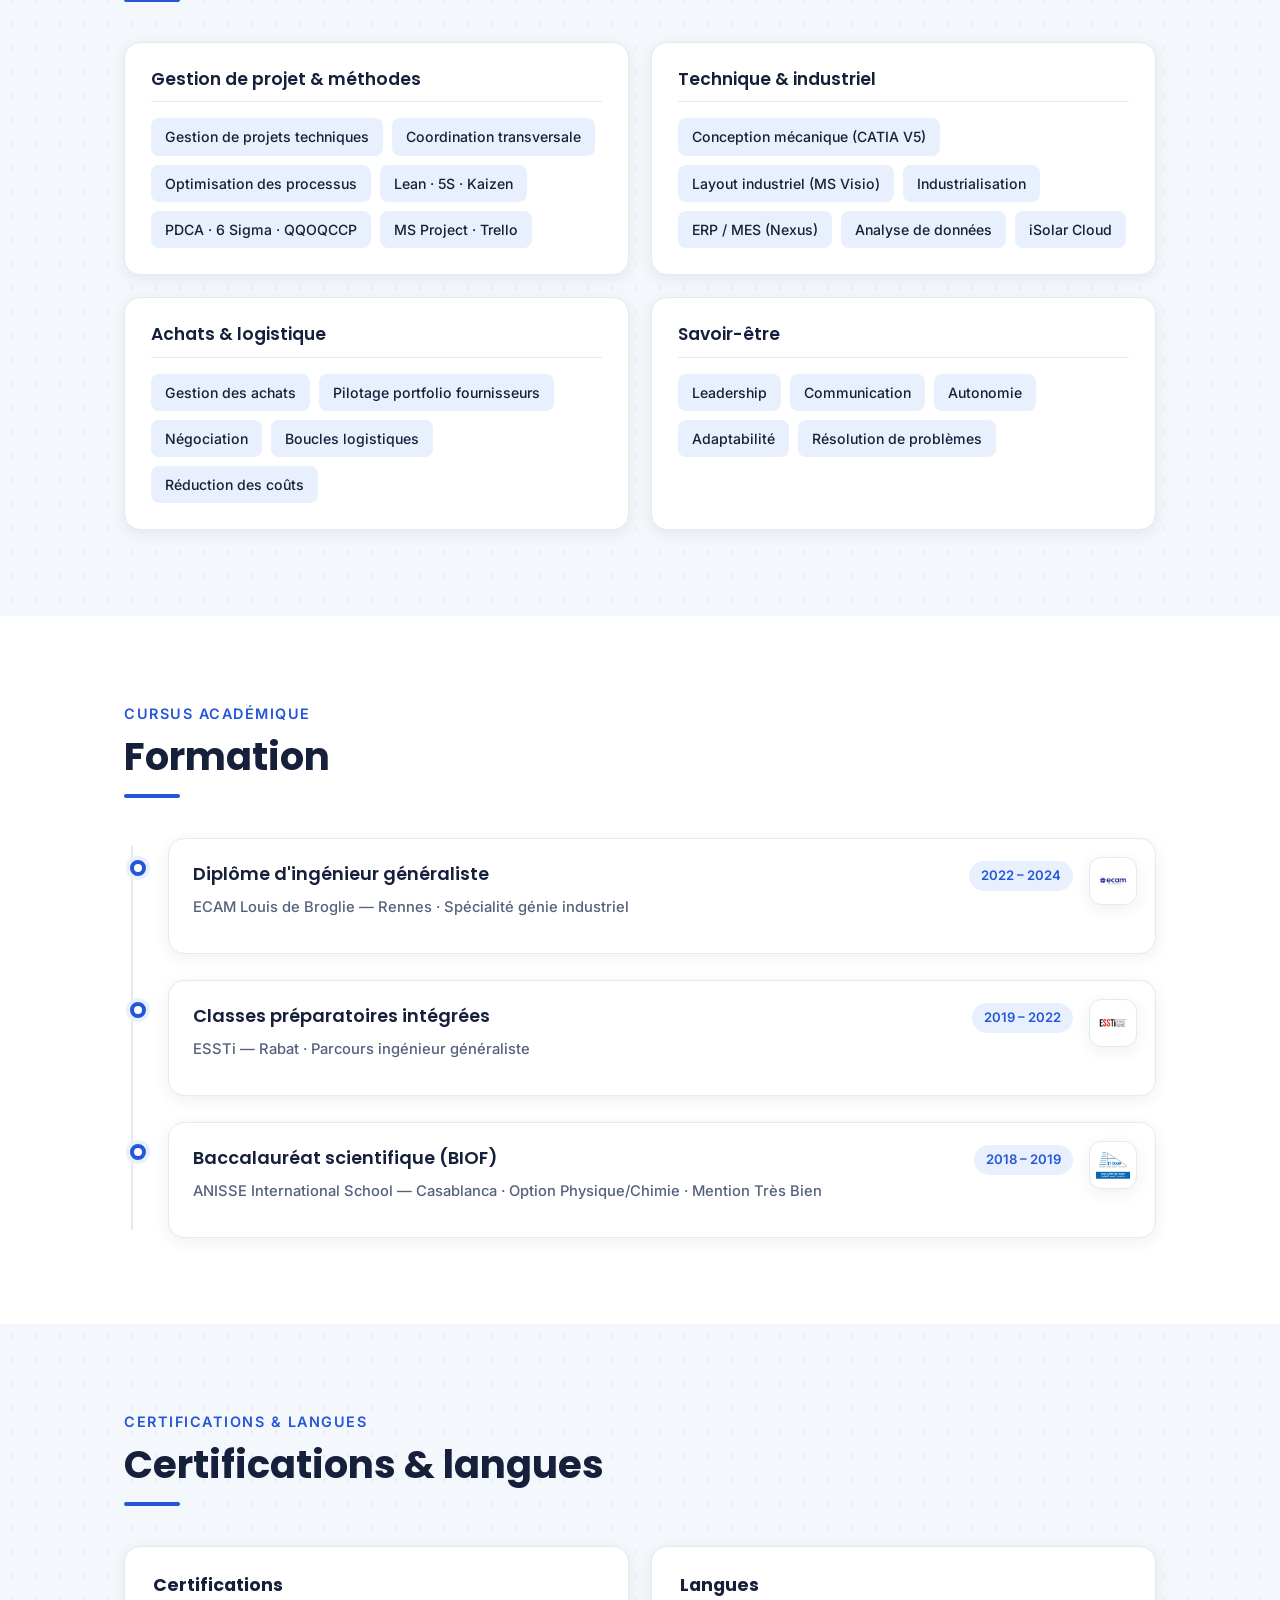
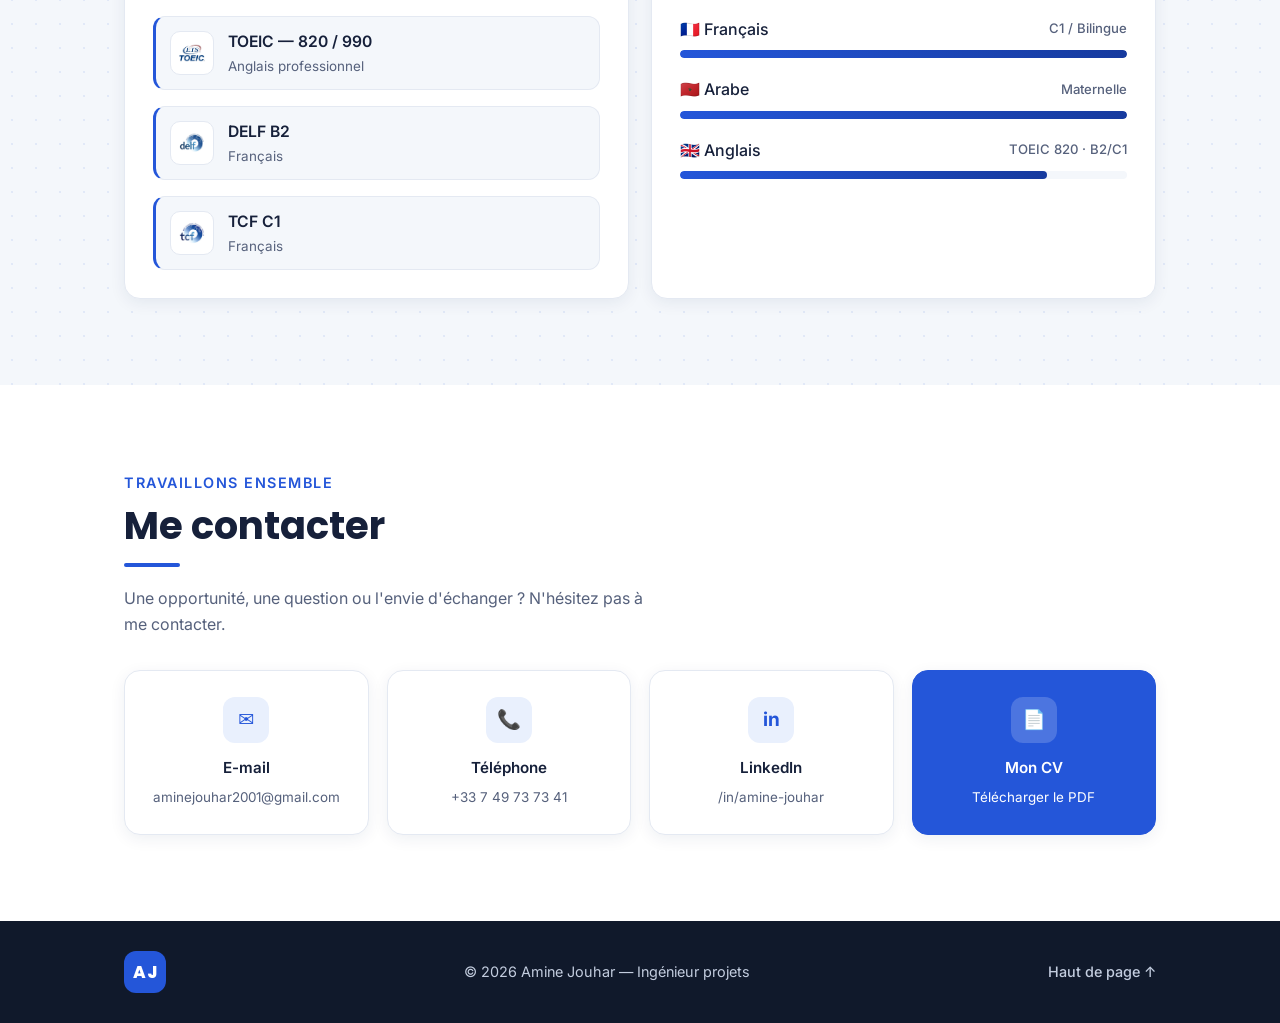
==== commit 91dafa57: "Experiences: dates precises EGFI (Janv-Juin 2022) et NORMINDUS (Juil-Sept 2023)" ====
--- a/site-cv/index.html
+++ b/site-cv/index.html
@@ -172,7 +172,7 @@
               <span class="tl-logo" data-logo="normindus" data-initials="N" aria-hidden="true"></span>
               <div class="tl-head">
                 <h3 data-fr="Assistant bureau d'études — Stage technique" data-en="Design Office Assistant — Technical Internship">Assistant bureau d'études — Stage technique</h3>
-                <span class="tl-date">2023</span>
+                <span class="tl-date">Juil. 2023 – Sept. 2023</span>
               </div>
               <p class="tl-company">NORMINDUS — Casablanca</p>
               <ul>
@@ -189,7 +189,7 @@
               <span class="tl-logo" data-logo="egfi" data-initials="EG" aria-hidden="true"></span>
               <div class="tl-head">
                 <h3 data-fr="Assistant ingénieur — Stage projet" data-en="Assistant Engineer — Project Internship">Assistant ingénieur — Stage projet</h3>
-                <span class="tl-date">2022</span>
+                <span class="tl-date">Janv. 2022 – Juin 2022</span>
               </div>
               <p class="tl-company">EGFI — Casablanca</p>
               <ul>
